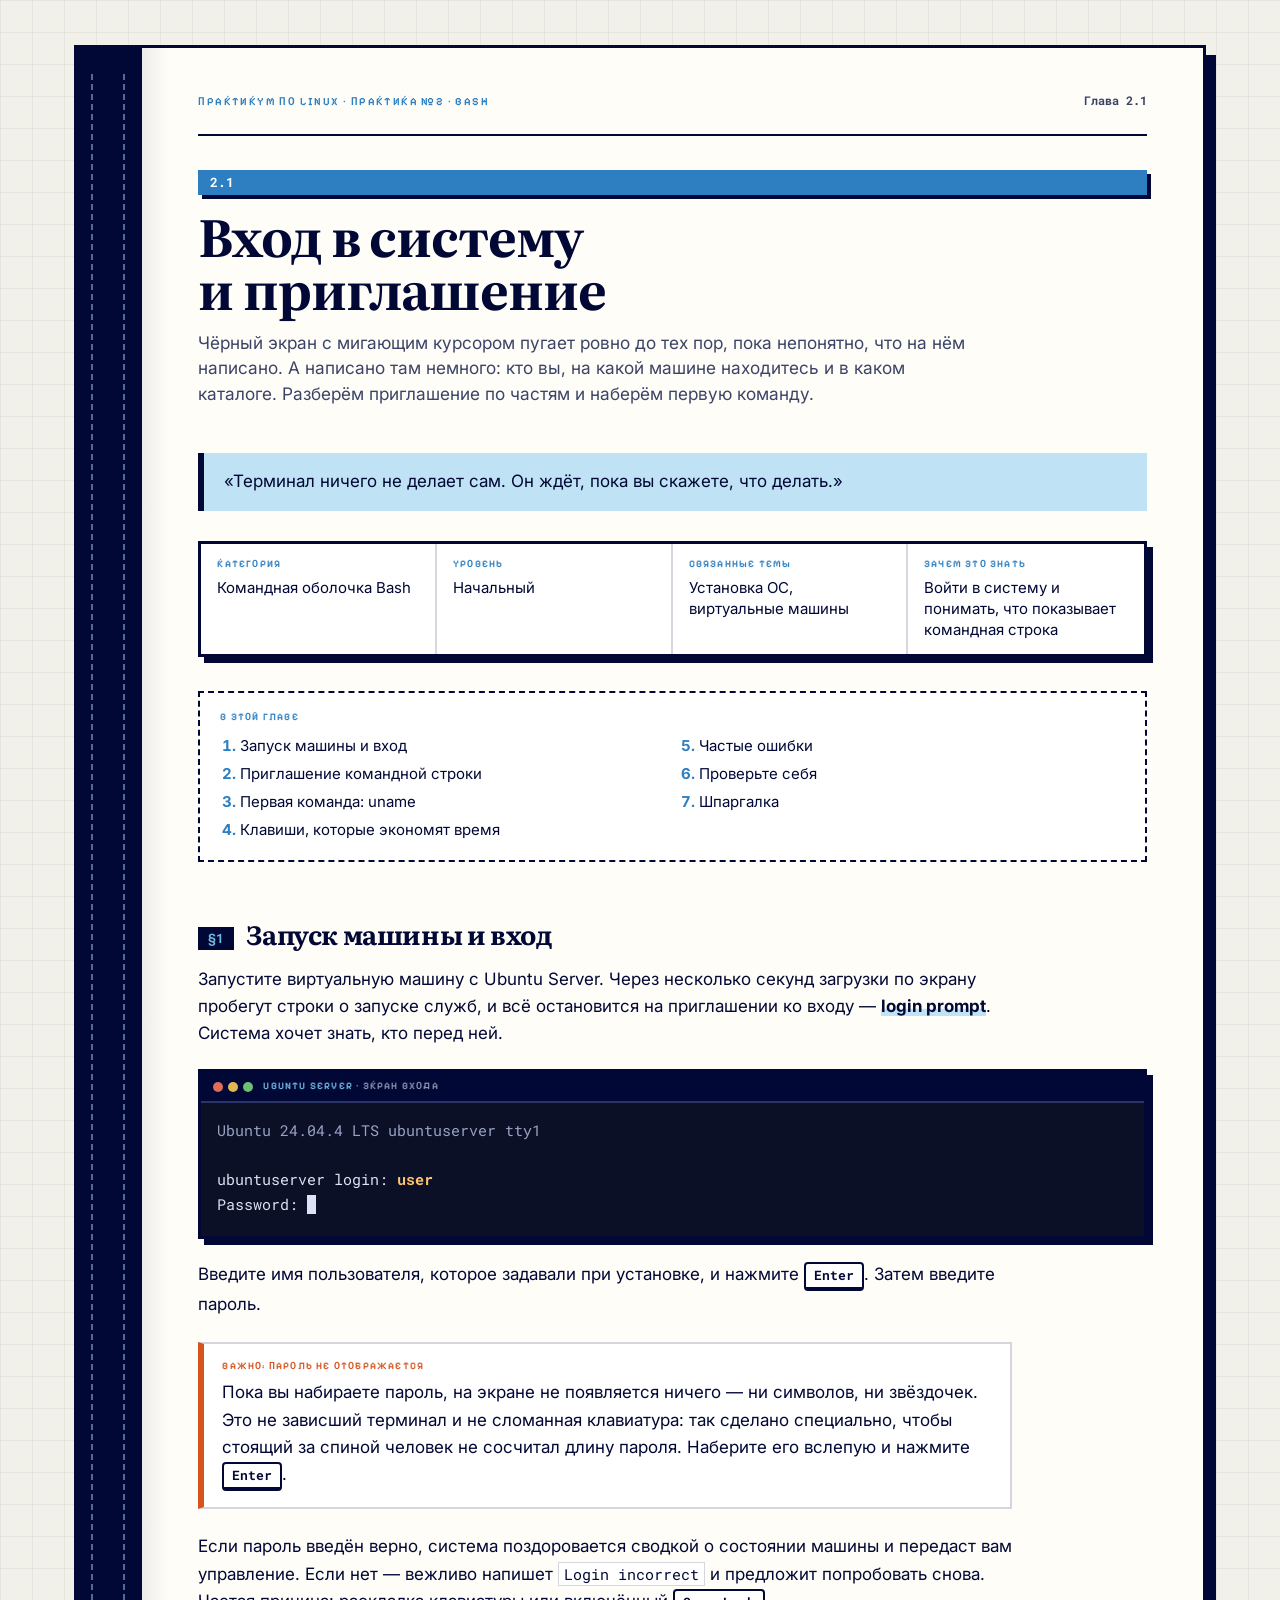
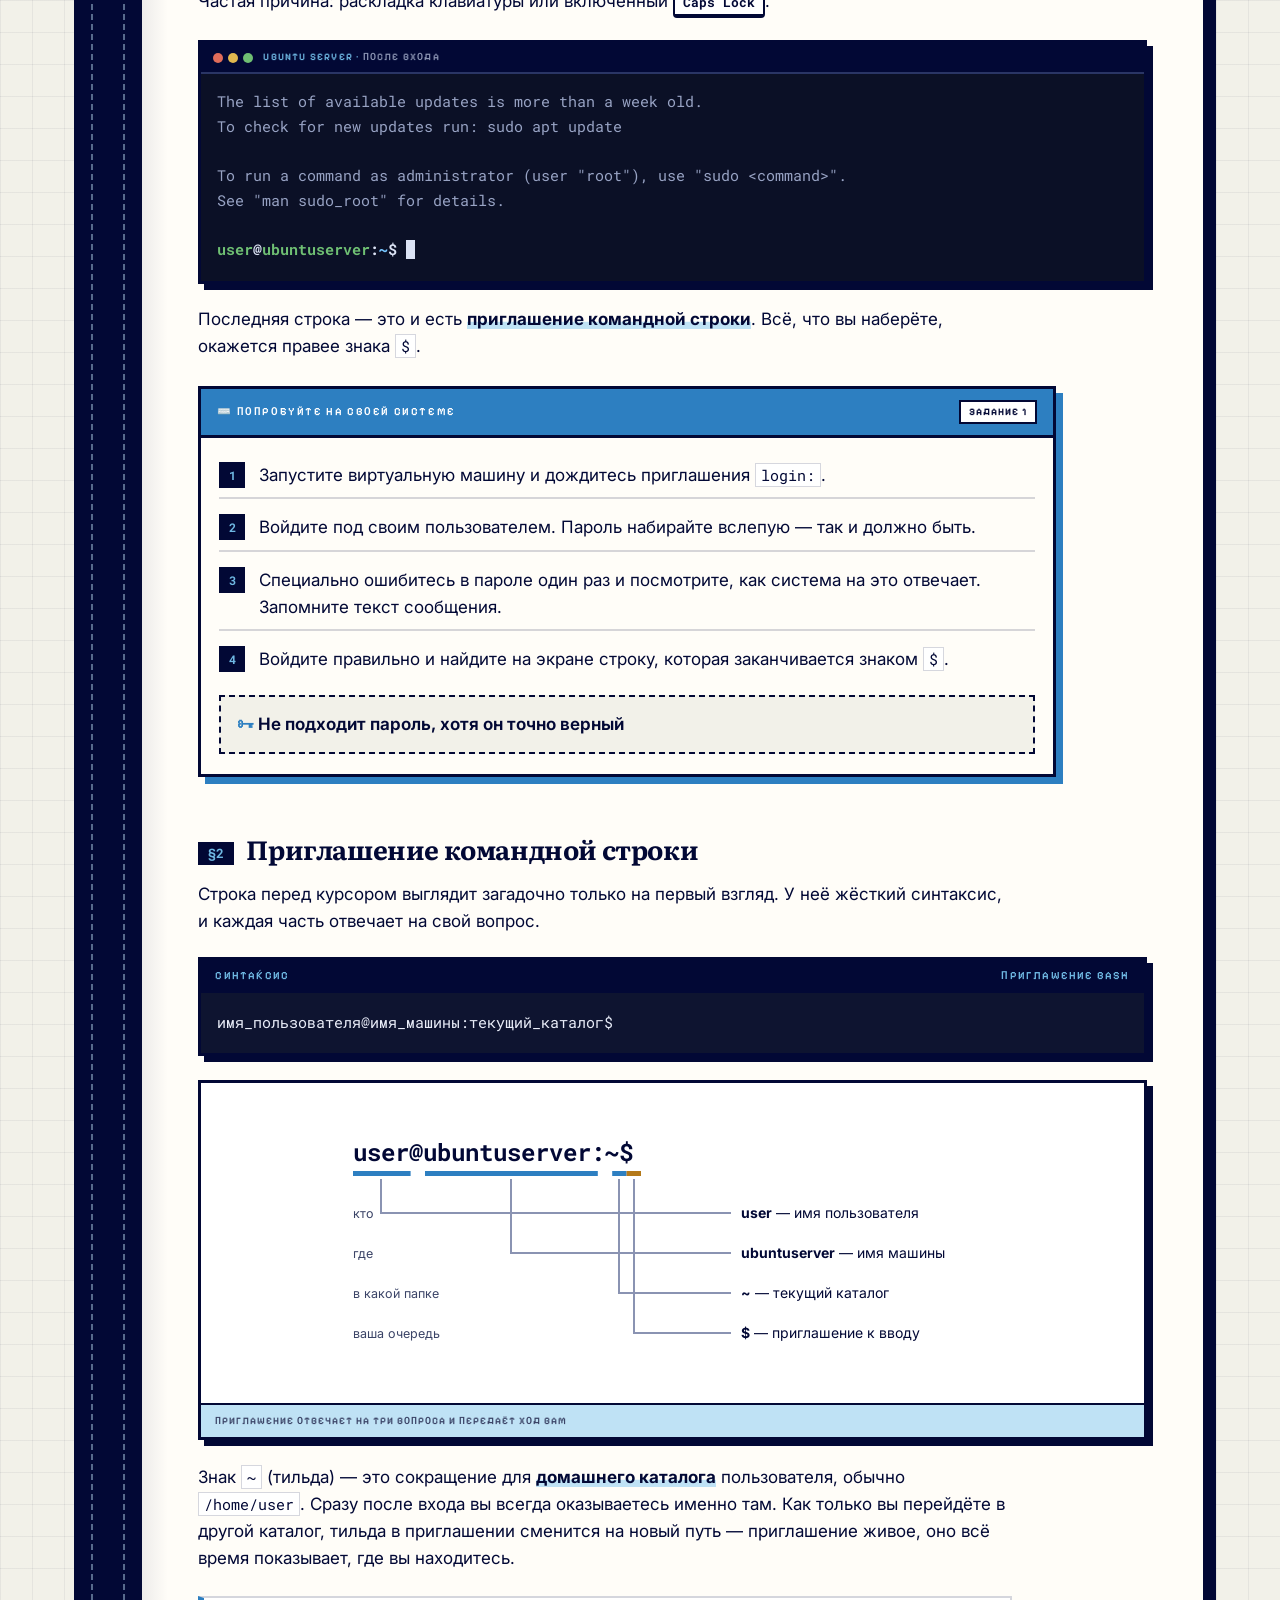
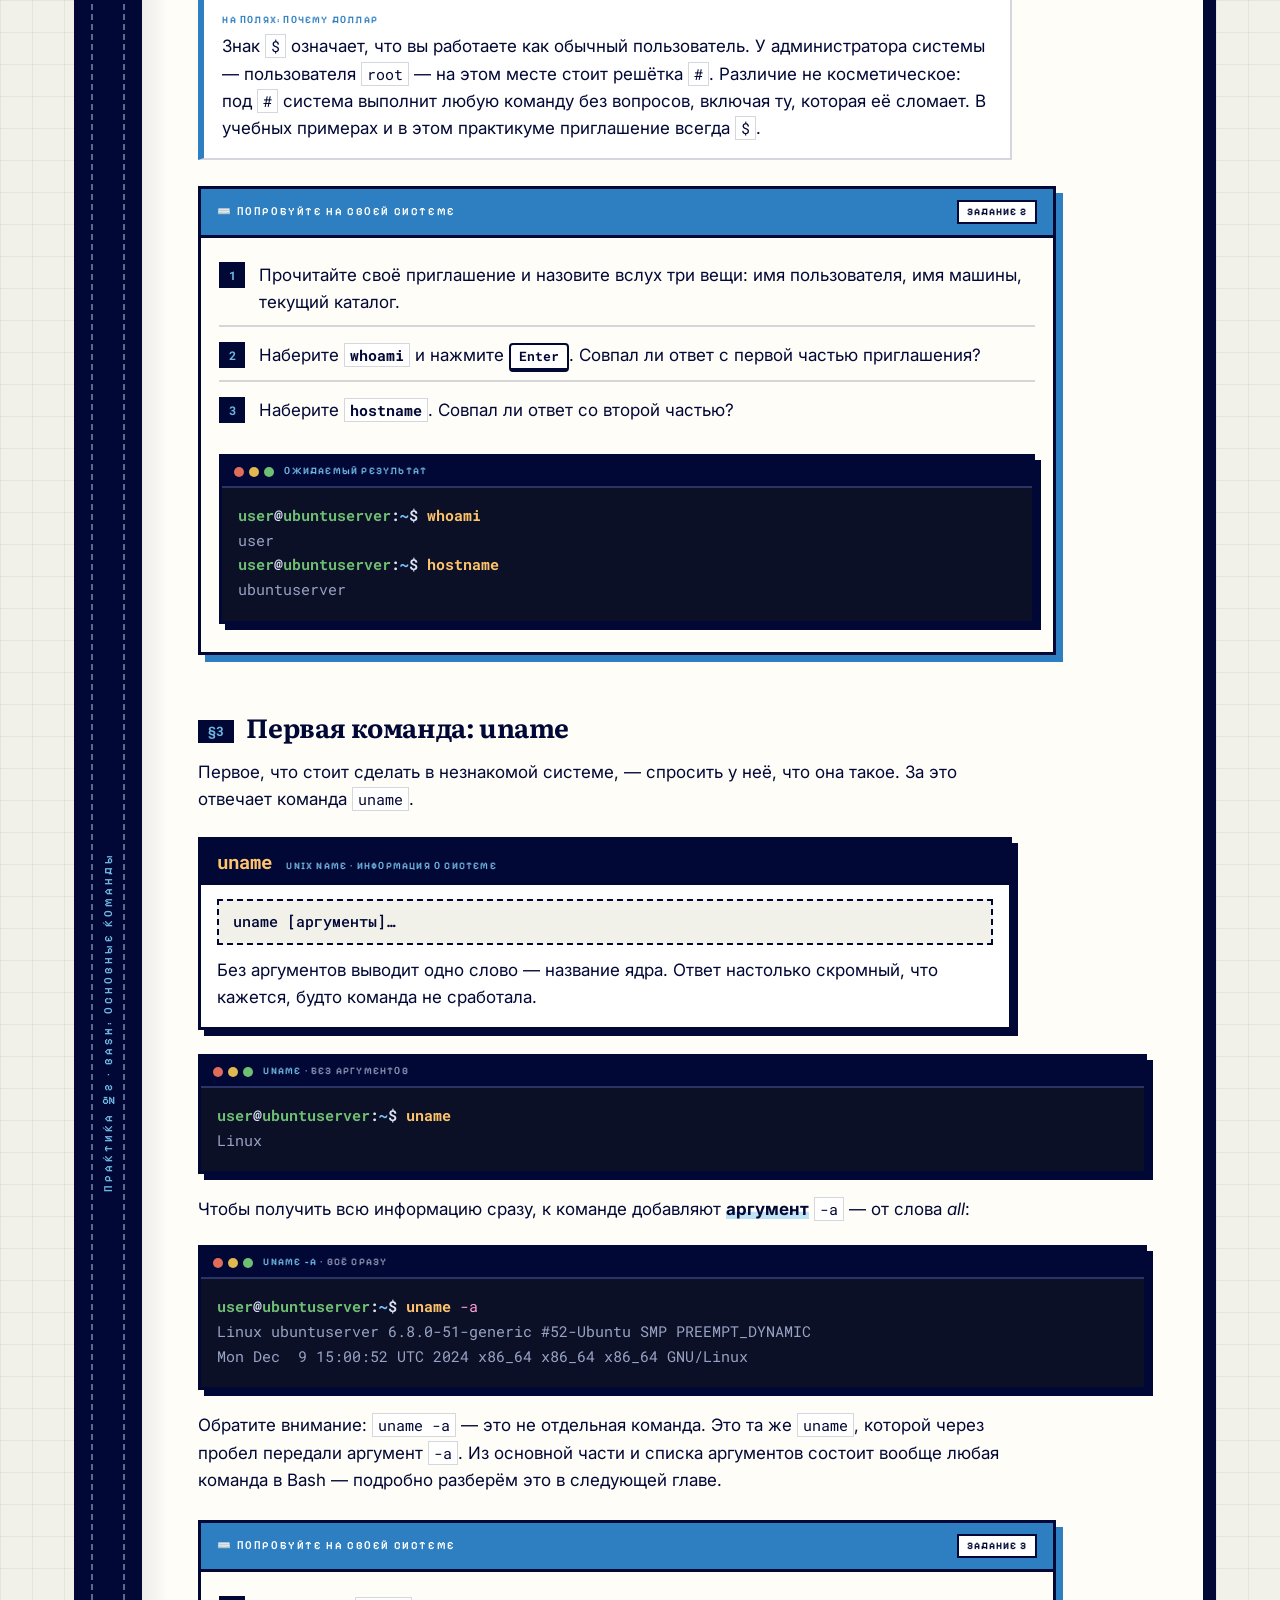
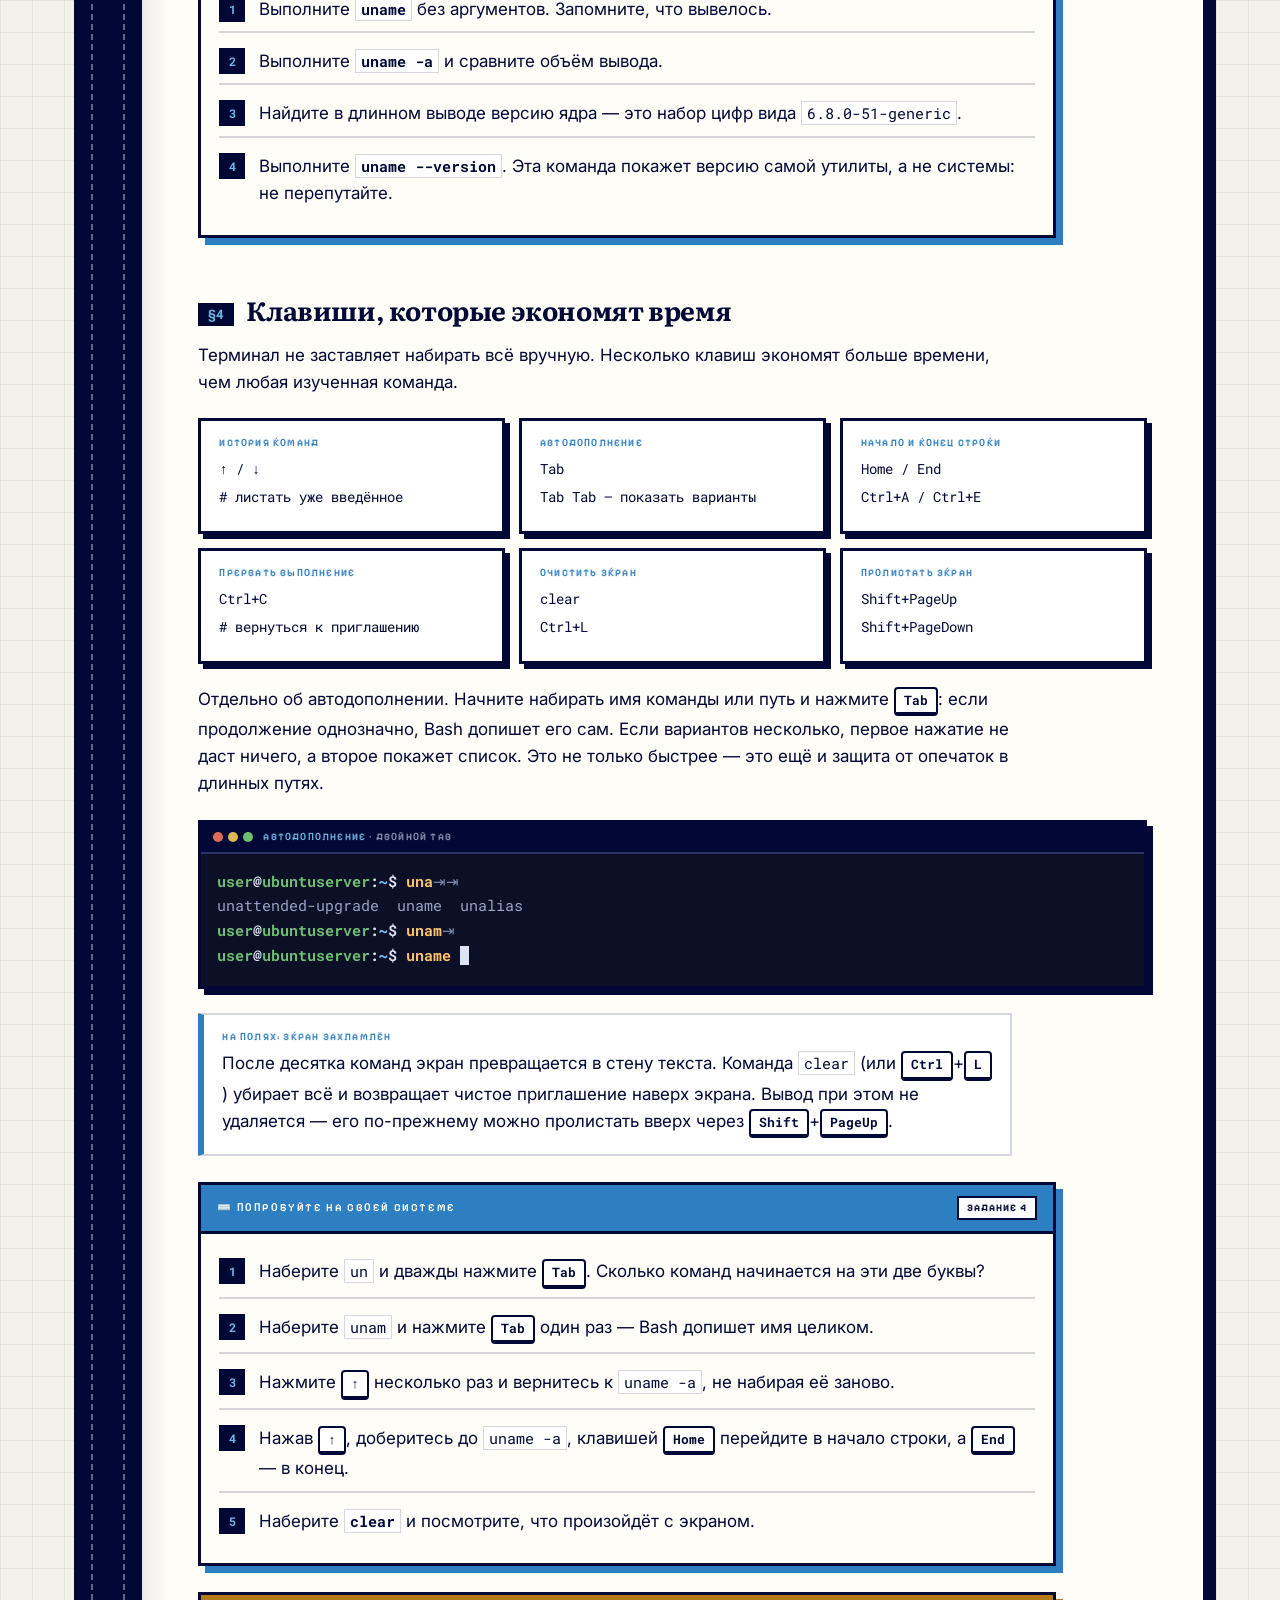
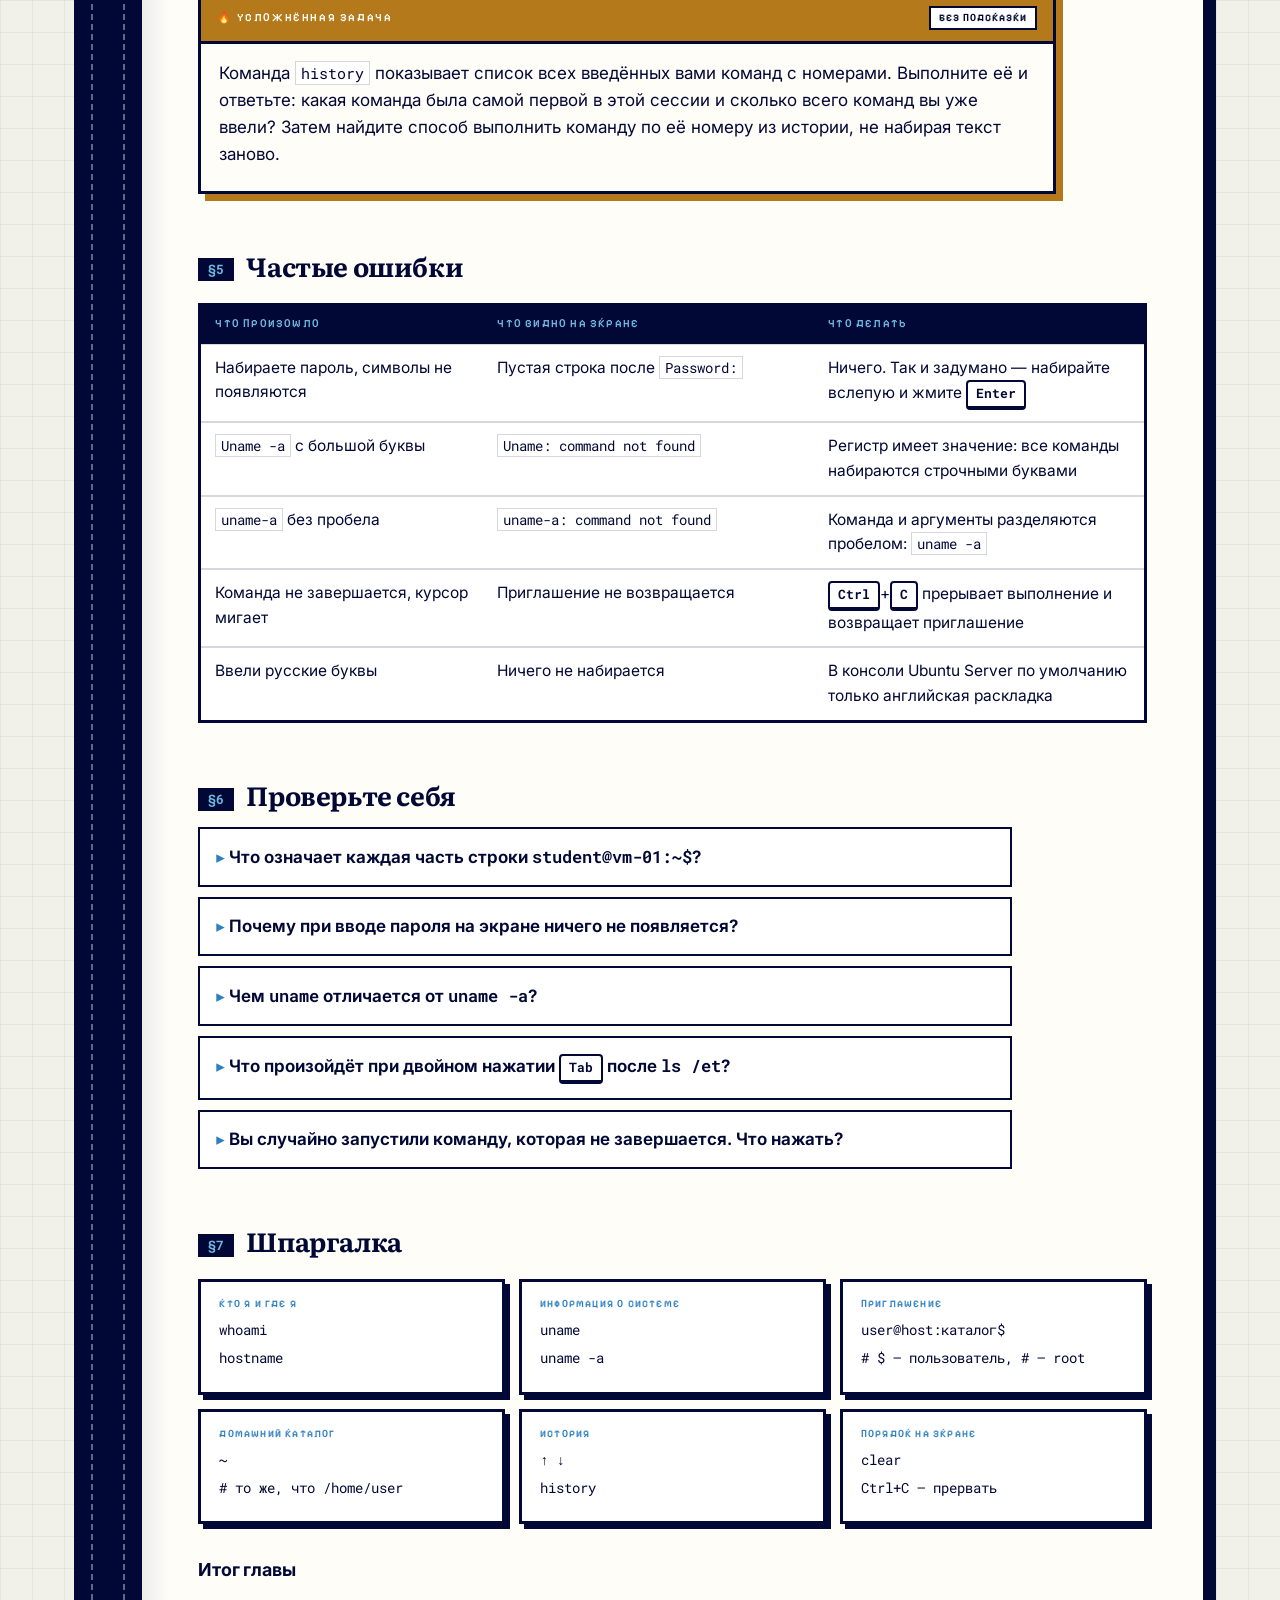
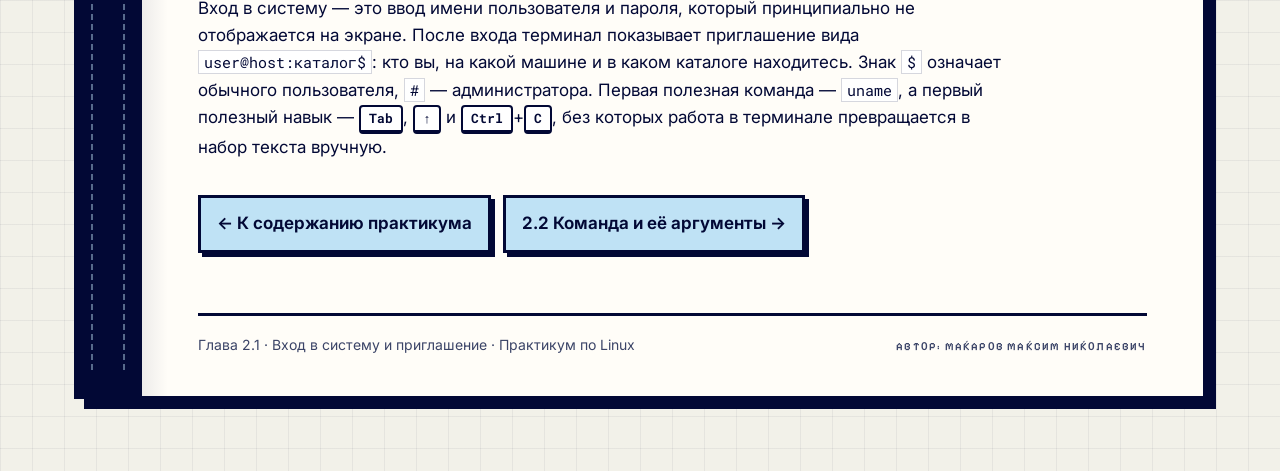
==== praktika-02/01-terminal/index.html @ 141ee740 "Добавить главы 2.1–2.3: терминал, аргументы, перемещение 2.1 — вход в систему, разбор приглашения ко" ====
<!doctype html>
<html lang="ru">
<head>
  <meta charset="utf-8">
  <meta name="viewport" content="width=device-width, initial-scale=1">
  <meta name="theme-color" content="#F2F1E9">
  <title>2.1 Вход в систему и приглашение · Практикум по Linux</title>
  <link rel="preconnect" href="https://fonts.googleapis.com">
  <link rel="preconnect" href="https://fonts.gstatic.com" crossorigin>
  <link href="https://fonts.googleapis.com/css2?family=Inter:wght@400;500;600;700;800&family=Literata:ital,opsz,wght@0,7..72,600;0,7..72,700;1,7..72,400&family=Pixelify+Sans:wght@500;600;700&family=Roboto+Mono:wght@400;500;700&display=swap" rel="stylesheet">
  <link rel="stylesheet" href="../../styles.css">
</head>
<body>
  <div class="book">
    <div class="book__body">
      <div class="spine"><span>Практика №2 · Bash: основные команды</span></div>

      <main class="leaf">
        <div class="running">
          <p class="eyebrow"><a href="../../index.html" style="text-decoration:none;color:inherit">Практикум по Linux</a> · практика №2 · bash</p>
          <p class="running__folio">Глава 2.1</p>
        </div>

        <header class="chapter-head">
          <span class="chapter-num">2.1</span>
          <h1>Вход в систему<br>и приглашение</h1>
          <p class="lead">Чёрный экран с мигающим курсором пугает ровно до тех пор, пока непонятно, что на нём написано. А написано там немного: кто вы, на какой машине находитесь и в каком каталоге. Разберём приглашение по частям и наберём первую команду.</p>
          <blockquote class="quote"><p>«Терминал ничего не делает сам. Он ждёт, пока вы скажете, что делать.»</p></blockquote>
        </header>

        <dl class="passport">
          <div><dt>Категория</dt><dd>Командная оболочка Bash</dd></div>
          <div><dt>Уровень</dt><dd>Начальный</dd></div>
          <div><dt>Связанные темы</dt><dd>Установка ОС, виртуальные машины</dd></div>
          <div><dt>Зачем это знать</dt><dd>Войти в систему и понимать, что показывает командная строка</dd></div>
        </dl>

        <nav class="contents">
          <b>В этой главе</b>
          <ol>
            <li><a href="#s1">Запуск машины и вход</a></li>
            <li><a href="#s2">Приглашение командной строки</a></li>
            <li><a href="#s3">Первая команда: uname</a></li>
            <li><a href="#s4">Клавиши, которые экономят время</a></li>
            <li><a href="#s5">Частые ошибки</a></li>
            <li><a href="#s6">Проверьте себя</a></li>
            <li><a href="#s7">Шпаргалка</a></li>
          </ol>
        </nav>

        <h2 id="s1"><span class="sec">§1</span>Запуск машины и вход</h2>
        <p>Запустите виртуальную машину с Ubuntu Server. Через несколько секунд загрузки по экрану пробегут строки о запуске служб, и всё остановится на приглашении ко входу — <span class="term">login prompt</span>. Система хочет знать, кто перед ней.</p>
        <figure class="tty">
          <div class="tty__bar"><div class="tty__dots"><i></i><i></i><i></i></div><span class="tty__title">Ubuntu Server · <em>экран входа</em></span></div>
<pre><span class="out">Ubuntu 24.04.4 LTS ubuntuserver tty1</span>

ubuntuserver login: <span class="cmd">user</span>
Password: <span class="cur"> </span></pre>
        </figure>
        <p>Введите имя пользователя, которое задавали при установке, и нажмите <kbd>Enter</kbd>. Затем введите пароль.</p>
        <div class="margin-note margin-note--warn">
          <b>Важно: пароль не отображается</b>
          <p>Пока вы набираете пароль, на экране не появляется ничего — ни символов, ни звёздочек. Это не зависший терминал и не сломанная клавиатура: так сделано специально, чтобы стоящий за спиной человек не сосчитал длину пароля. Наберите его вслепую и нажмите <kbd>Enter</kbd>.</p>
        </div>
        <p>Если пароль введён верно, система поздоровается сводкой о состоянии машины и передаст вам управление. Если нет — вежливо напишет <code>Login incorrect</code> и предложит попробовать снова. Частая причина: раскладка клавиатуры или включённый <kbd>Caps Lock</kbd>.</p>
        <figure class="tty">
          <div class="tty__bar"><div class="tty__dots"><i></i><i></i><i></i></div><span class="tty__title">Ubuntu Server · <em>после входа</em></span></div>
<pre><span class="out">The list of available updates is more than a week old.
To check for new updates run: sudo apt update

To run a command as administrator (user "root"), use "sudo &lt;command&gt;".
See "man sudo_root" for details.</span>

<span class="pr">user<i>@</i>ubuntuserver<i>:</i><b>~</b><i>$</i></span> <span class="cur"> </span></pre>
        </figure>
        <p>Последняя строка — это и есть <span class="term">приглашение командной строки</span>. Всё, что вы наберёте, окажется правее знака <code>$</code>.</p>

        <div class="try">
          <div class="try__head"><b>⌨️ Попробуйте на своей системе</b><span>задание 1</span></div>
          <div class="try__body">
            <ol>
              <li>Запустите виртуальную машину и дождитесь приглашения <code>login:</code>.</li>
              <li>Войдите под своим пользователем. Пароль набирайте вслепую — так и должно быть.</li>
              <li>Специально ошибитесь в пароле один раз и посмотрите, как система на это отвечает. Запомните текст сообщения.</li>
              <li>Войдите правильно и найдите на экране строку, которая заканчивается знаком <code>$</code>.</li>
            </ol>
            <details>
              <summary>Не подходит пароль, хотя он точно верный</summary>
              <p>Три обычные причины. Первая — включён <kbd>Caps Lock</kbd>. Вторая — раскладка: в консоли Ubuntu Server по умолчанию только английская, и русские буквы просто не наберутся. Третья — цифры на дополнительной клавиатуре при выключенном <kbd>Num Lock</kbd>. Наберите пароль в поле <code>login:</code> (там символы видны), убедитесь, что он выглядит как надо, нажмите <kbd>Enter</kbd> и введите его заново уже в поле пароля.</p>
            </details>
          </div>
        </div>

        <h2 id="s2"><span class="sec">§2</span>Приглашение командной строки</h2>
        <p>Строка перед курсором выглядит загадочно только на первый взгляд. У неё жёсткий синтаксис, и каждая часть отвечает на свой вопрос.</p>
        <figure class="code">
          <figcaption><span>Синтаксис</span><span>приглашение bash</span></figcaption>
<pre>имя_пользователя@имя_машины:текущий_каталог$</pre>
        </figure>
        <figure class="scheme">
          <div class="scheme__canvas">
            <svg viewBox="0 0 700 280" width="700" role="img" aria-label="Разбор приглашения командной строки на части">
              <text x="30" y="58" font-family="Roboto Mono, monospace" font-size="24" font-weight="700" fill="#020835">user@ubuntuserver:~$</text>
              <rect x="30" y="68" width="57.6" height="5" fill="#2D7FC1"/>
              <rect x="102" y="68" width="172.8" height="5" fill="#2D7FC1"/>
              <rect x="289.2" y="68" width="14.4" height="5" fill="#2D7FC1"/>
              <rect x="303.6" y="68" width="14.4" height="5" fill="#B4791A"/>
              <g stroke="#8A93B2" stroke-width="2" fill="none">
                <path d="M58 76 V110 H408"/>
                <path d="M188 76 V150 H408"/>
                <path d="M296 76 V190 H408"/>
                <path d="M311 76 V230 H408"/>
              </g>
              <g font-family="Inter, sans-serif" font-size="14" fill="#020835">
                <text x="418" y="115"><tspan font-weight="700">user</tspan> — имя пользователя</text>
                <text x="418" y="155"><tspan font-weight="700">ubuntuserver</tspan> — имя машины</text>
                <text x="418" y="195"><tspan font-weight="700">~</tspan> — текущий каталог</text>
                <text x="418" y="235"><tspan font-weight="700">$</tspan> — приглашение к вводу</text>
              </g>
              <g font-family="Inter, sans-serif" font-size="12.5" fill="#3B4467">
                <text x="30" y="115">кто</text>
                <text x="30" y="155">где</text>
                <text x="30" y="195">в какой папке</text>
                <text x="30" y="235">ваша очередь</text>
              </g>
            </svg>
          </div>
          <figcaption>Приглашение отвечает на три вопроса и передаёт ход вам</figcaption>
        </figure>
        <p>Знак <code>~</code> (тильда) — это сокращение для <span class="term">домашнего каталога</span> пользователя, обычно <code>/home/user</code>. Сразу после входа вы всегда оказываетесь именно там. Как только вы перейдёте в другой каталог, тильда в приглашении сменится на новый путь — приглашение живое, оно всё время показывает, где вы находитесь.</p>
        <div class="margin-note">
          <b>На полях: почему доллар</b>
          <p>Знак <code>$</code> означает, что вы работаете как обычный пользователь. У администратора системы — пользователя <code>root</code> — на этом месте стоит решётка <code>#</code>. Различие не косметическое: под <code>#</code> система выполнит любую команду без вопросов, включая ту, которая её сломает. В учебных примерах и в этом практикуме приглашение всегда <code>$</code>.</p>
        </div>

        <div class="try">
          <div class="try__head"><b>⌨️ Попробуйте на своей системе</b><span>задание 2</span></div>
          <div class="try__body">
            <ol>
              <li>Прочитайте своё приглашение и назовите вслух три вещи: имя пользователя, имя машины, текущий каталог.</li>
              <li>Наберите <code class="b">whoami</code> и нажмите <kbd>Enter</kbd>. Совпал ли ответ с первой частью приглашения?</li>
              <li>Наберите <code class="b">hostname</code>. Совпал ли ответ со второй частью?</li>
            </ol>
            <figure class="tty">
              <div class="tty__bar"><div class="tty__dots"><i></i><i></i><i></i></div><span class="tty__title">ожидаемый результат</span></div>
<pre><span class="pr">user<i>@</i>ubuntuserver<i>:</i><b>~</b><i>$</i></span> <span class="cmd">whoami</span>
<span class="out">user</span>
<span class="pr">user<i>@</i>ubuntuserver<i>:</i><b>~</b><i>$</i></span> <span class="cmd">hostname</span>
<span class="out">ubuntuserver</span></pre>
            </figure>
          </div>
        </div>

        <h2 id="s3"><span class="sec">§3</span>Первая команда: uname</h2>
        <p>Первое, что стоит сделать в незнакомой системе, — спросить у неё, что она такое. За это отвечает команда <code>uname</code>.</p>
        <div class="cmdcard">
          <div class="cmdcard__head"><b>uname</b><span>unix name · информация о системе</span></div>
          <div class="cmdcard__body">
            <div class="cmdcard__syn">uname [аргументы]…</div>
            <p style="margin-top:12px">Без аргументов выводит одно слово — название ядра. Ответ настолько скромный, что кажется, будто команда не сработала.</p>
          </div>
        </div>
        <figure class="tty">
          <div class="tty__bar"><div class="tty__dots"><i></i><i></i><i></i></div><span class="tty__title">uname · <em>без аргументов</em></span></div>
<pre><span class="pr">user<i>@</i>ubuntuserver<i>:</i><b>~</b><i>$</i></span> <span class="cmd">uname</span>
<span class="out">Linux</span></pre>
        </figure>
        <p>Чтобы получить всю информацию сразу, к команде добавляют <span class="term">аргумент</span> <code>-a</code> — от слова <i>all</i>:</p>
        <figure class="tty">
          <div class="tty__bar"><div class="tty__dots"><i></i><i></i><i></i></div><span class="tty__title">uname -a · <em>всё сразу</em></span></div>
<pre><span class="pr">user<i>@</i>ubuntuserver<i>:</i><b>~</b><i>$</i></span> <span class="cmd">uname</span> <span class="arg">-a</span>
<span class="out">Linux ubuntuserver 6.8.0-51-generic #52-Ubuntu SMP PREEMPT_DYNAMIC
Mon Dec  9 15:00:52 UTC 2024 x86_64 x86_64 x86_64 GNU/Linux</span></pre>
        </figure>
        <p>Обратите внимание: <code>uname -a</code> — это не отдельная команда. Это та же <code>uname</code>, которой через пробел передали аргумент <code>-a</code>. Из основной части и списка аргументов состоит вообще любая команда в Bash — подробно разберём это в следующей главе.</p>

        <div class="try">
          <div class="try__head"><b>⌨️ Попробуйте на своей системе</b><span>задание 3</span></div>
          <div class="try__body">
            <ol>
              <li>Выполните <code class="b">uname</code> без аргументов. Запомните, что вывелось.</li>
              <li>Выполните <code class="b">uname -a</code> и сравните объём вывода.</li>
              <li>Найдите в длинном выводе версию ядра — это набор цифр вида <code>6.8.0-51-generic</code>.</li>
              <li>Выполните <code class="b">uname --version</code>. Эта команда покажет версию самой утилиты, а не системы: не перепутайте.</li>
            </ol>
          </div>
        </div>

        <h2 id="s4"><span class="sec">§4</span>Клавиши, которые экономят время</h2>
        <p>Терминал не заставляет набирать всё вручную. Несколько клавиш экономят больше времени, чем любая изученная команда.</p>
        <div class="cheat">
          <div>
            <b>История команд</b>
            <code>↑ / ↓</code>
            <code># листать уже введённое</code>
          </div>
          <div>
            <b>Автодополнение</b>
            <code>Tab</code>
            <code>Tab Tab — показать варианты</code>
          </div>
          <div>
            <b>Начало и конец строки</b>
            <code>Home / End</code>
            <code>Ctrl+A / Ctrl+E</code>
          </div>
          <div>
            <b>Прервать выполнение</b>
            <code>Ctrl+C</code>
            <code># вернуться к приглашению</code>
          </div>
          <div>
            <b>Очистить экран</b>
            <code>clear</code>
            <code>Ctrl+L</code>
          </div>
          <div>
            <b>Пролистать экран</b>
            <code>Shift+PageUp</code>
            <code>Shift+PageDown</code>
          </div>
        </div>
        <p>Отдельно об автодополнении. Начните набирать имя команды или путь и нажмите <kbd>Tab</kbd>: если продолжение однозначно, Bash допишет его сам. Если вариантов несколько, первое нажатие не даст ничего, а второе покажет список. Это не только быстрее — это ещё и защита от опечаток в длинных путях.</p>
        <figure class="tty">
          <div class="tty__bar"><div class="tty__dots"><i></i><i></i><i></i></div><span class="tty__title">автодополнение · <em>двойной Tab</em></span></div>
<pre><span class="pr">user<i>@</i>ubuntuserver<i>:</i><b>~</b><i>$</i></span> <span class="cmd">una</span><span class="c">⇥⇥</span>
<span class="out">unattended-upgrade  uname  unalias</span>
<span class="pr">user<i>@</i>ubuntuserver<i>:</i><b>~</b><i>$</i></span> <span class="cmd">unam</span><span class="c">⇥</span>
<span class="pr">user<i>@</i>ubuntuserver<i>:</i><b>~</b><i>$</i></span> <span class="cmd">uname</span> <span class="cur"> </span></pre>
        </figure>
        <div class="margin-note">
          <b>На полях: экран захламлён</b>
          <p>После десятка команд экран превращается в стену текста. Команда <code>clear</code> (или <kbd>Ctrl</kbd>+<kbd>L</kbd>) убирает всё и возвращает чистое приглашение наверх экрана. Вывод при этом не удаляется — его по-прежнему можно пролистать вверх через <kbd>Shift</kbd>+<kbd>PageUp</kbd>.</p>
        </div>

        <div class="try">
          <div class="try__head"><b>⌨️ Попробуйте на своей системе</b><span>задание 4</span></div>
          <div class="try__body">
            <ol>
              <li>Наберите <code>un</code> и дважды нажмите <kbd>Tab</kbd>. Сколько команд начинается на эти две буквы?</li>
              <li>Наберите <code>unam</code> и нажмите <kbd>Tab</kbd> один раз — Bash допишет имя целиком.</li>
              <li>Нажмите <kbd>↑</kbd> несколько раз и вернитесь к <code>uname -a</code>, не набирая её заново.</li>
              <li>Нажав <kbd>↑</kbd>, доберитесь до <code>uname -a</code>, клавишей <kbd>Home</kbd> перейдите в начало строки, а <kbd>End</kbd> — в конец.</li>
              <li>Наберите <code class="b">clear</code> и посмотрите, что произойдёт с экраном.</li>
            </ol>
          </div>
        </div>

        <div class="try try--hard">
          <div class="try__head"><b>🔥 Усложнённая задача</b><span>без подсказки</span></div>
          <div class="try__body">
            <p>Команда <code>history</code> показывает список всех введённых вами команд с номерами. Выполните её и ответьте: какая команда была самой первой в этой сессии и сколько всего команд вы уже ввели? Затем найдите способ выполнить команду по её номеру из истории, не набирая текст заново.</p>
          </div>
        </div>

        <h2 id="s5"><span class="sec">§5</span>Частые ошибки</h2>
        <div class="table-scroll errors-table">
          <table>
            <thead><tr><th>Что произошло</th><th>Что видно на экране</th><th>Что делать</th></tr></thead>
            <tbody>
              <tr><td>Набираете пароль, символы не появляются</td><td>Пустая строка после <code>Password:</code></td><td>Ничего. Так и задумано — набирайте вслепую и жмите <kbd>Enter</kbd></td></tr>
              <tr><td><code>Uname -a</code> с большой буквы</td><td><code>Uname: command not found</code></td><td>Регистр имеет значение: все команды набираются строчными буквами</td></tr>
              <tr><td><code>uname-a</code> без пробела</td><td><code>uname-a: command not found</code></td><td>Команда и аргументы разделяются пробелом: <code>uname -a</code></td></tr>
              <tr><td>Команда не завершается, курсор мигает</td><td>Приглашение не возвращается</td><td><kbd>Ctrl</kbd>+<kbd>C</kbd> прерывает выполнение и возвращает приглашение</td></tr>
              <tr><td>Ввели русские буквы</td><td>Ничего не набирается</td><td>В консоли Ubuntu Server по умолчанию только английская раскладка</td></tr>
            </tbody>
          </table>
        </div>

        <h2 id="s6"><span class="sec">§6</span>Проверьте себя</h2>
        <details>
          <summary>Что означает каждая часть строки <code>student@vm-01:~$</code>?</summary>
          <p><code>student</code> — имя пользователя, под которым вы вошли. <code>vm-01</code> — имя машины. <code>~</code> — текущий каталог, в данном случае домашний. <code>$</code> — приглашение: система готова принять команду от обычного пользователя.</p>
        </details>
        <details>
          <summary>Почему при вводе пароля на экране ничего не появляется?</summary>
          <p>Это защита от подглядывания: по количеству символов или звёздочек можно оценить длину пароля. Терминал принимает нажатия клавиш, просто не отображает их. Пароль вводится вслепую.</p>
        </details>
        <details>
          <summary>Чем <code>uname</code> отличается от <code>uname -a</code>?</summary>
          <p>Это одна и та же команда. Во втором случае ей передан аргумент <code>-a</code> (all), который просит вывести всю доступную информацию, а не только название ядра. Отдельной командой <code>uname -a</code> не является.</p>
        </details>
        <details>
          <summary>Что произойдёт при двойном нажатии <kbd>Tab</kbd> после <code>ls /et</code>?</summary>
          <p>Первое нажатие допишет путь до <code>/etc/</code>, потому что вариант единственный. Если бы вариантов было несколько, первое нажатие не изменило бы строку, а второе показало бы список всех подходящих имён — и вы дописали бы нужное вручную.</p>
        </details>
        <details>
          <summary>Вы случайно запустили команду, которая не завершается. Что нажать?</summary>
          <p><kbd>Ctrl</kbd>+<kbd>C</kbd> — эта комбинация посылает работающему процессу сигнал прерывания, и управление возвращается к приглашению. Закрывать окно терминала или перезагружать машину не нужно.</p>
        </details>

        <h2 id="s7"><span class="sec">§7</span>Шпаргалка</h2>
        <div class="cheat">
          <div>
            <b>Кто я и где я</b>
            <code>whoami</code>
            <code>hostname</code>
          </div>
          <div>
            <b>Информация о системе</b>
            <code>uname</code>
            <code>uname -a</code>
          </div>
          <div>
            <b>Приглашение</b>
            <code>user@host:каталог$</code>
            <code># $ — пользователь, # — root</code>
          </div>
          <div>
            <b>Домашний каталог</b>
            <code>~</code>
            <code># то же, что /home/user</code>
          </div>
          <div>
            <b>История</b>
            <code>↑ ↓</code>
            <code>history</code>
          </div>
          <div>
            <b>Порядок на экране</b>
            <code>clear</code>
            <code>Ctrl+C — прервать</code>
          </div>
        </div>

        <h3>Итог главы</h3>
        <p>Вход в систему — это ввод имени пользователя и пароля, который принципиально не отображается на экране. После входа терминал показывает приглашение вида <code>user@host:каталог$</code>: кто вы, на какой машине и в каком каталоге находитесь. Знак <code>$</code> означает обычного пользователя, <code>#</code> — администратора. Первая полезная команда — <code>uname</code>, а первый полезный навык — <kbd>Tab</kbd>, <kbd>↑</kbd> и <kbd>Ctrl</kbd>+<kbd>C</kbd>, без которых работа в терминале превращается в набор текста вручную.</p>

        <div class="pager"><a href="../../index.html">← К содержанию практикума</a><a href="../02-komanda-i-argumenty/index.html">2.2 Команда и её аргументы →</a></div>

        <div class="colophon">
          <span>Глава 2.1 · Вход в систему и приглашение · Практикум по Linux</span>
          <span class="author-line">Автор: Макаров Максим Николаевич</span>
        </div>
      </main>
    </div>
  </div>
</body>
</html>
---- styles.css ----
/* Практикум по Linux — общая типографика и «книжная» вёрстка
   Автор: Макаров Максим Николаевич */
:root {
  --ink: #020835;
  --ink-soft: #3B4467;
  --ink-faint: #8A93B2;
  --blue: #2D7FC1;
  --sky: #6FB8E3;
  --light: #BFE2F5;
  --paper: #F2F1E9;
  --page: #FFFDF8;
  --rule: rgba(2, 8, 53, .16);
  --pixel: "Pixelify Sans", "Roboto Mono", monospace;
  --body: Inter, system-ui, -apple-system, sans-serif;
  --display: Literata, "PT Serif", Georgia, "Times New Roman", serif;
  --mono: "Roboto Mono", "SFMono-Regular", Consolas, monospace;
}

* { box-sizing: border-box; }

body {
  margin: 0;
  background: var(--paper);
  color: var(--ink);
  font-family: var(--body);
  font-size: 17px;
  line-height: 1.6;
  background-image:
    linear-gradient(rgba(2, 8, 53, .055) 1px, transparent 1px),
    linear-gradient(90deg, rgba(2, 8, 53, .055) 1px, transparent 1px);
  background-size: 32px 32px;
  -webkit-font-smoothing: antialiased;
}

a { color: var(--blue); }
code, kbd, samp { font-family: var(--mono); }

/* ── Служебные подписи ───────────────────────────────────────── */
.eyebrow {
  margin: 0;
  font: 600 11px/1.4 var(--pixel);
  letter-spacing: 1.4px;
  text-transform: uppercase;
  color: var(--blue);
}
.author-line {
  font: 600 11px/1.5 var(--pixel);
  letter-spacing: 1.2px;
  text-transform: uppercase;
  color: var(--ink-soft);
}

/* ── Книга: корешок + блок страниц ───────────────────────────── */
.book {
  max-width: 1180px;
  margin: 0 auto;
  padding: 5vh 24px 8vh;
}
.book__body {
  display: grid;
  grid-template-columns: 62px minmax(0, 1fr);
  border: 3px solid var(--ink);
  box-shadow: 10px 10px 0 var(--ink);
  background: var(--page);
}

/* Корешок с прошивкой */
.spine {
  position: relative;
  background: var(--ink);
  color: var(--light);
  display: flex;
  align-items: center;
  justify-content: center;
  padding: 22px 0;
  overflow: hidden;
}
.spine span {
  writing-mode: vertical-rl;
  transform: rotate(180deg);
  font: 600 11px/1 var(--pixel);
  letter-spacing: 3px;
  text-transform: uppercase;
  white-space: nowrap;
  color: var(--sky);
}
.spine::before,
.spine::after {
  content: "";
  position: absolute;
  top: 26px;
  bottom: 26px;
  width: 0;
  border-left: 2px dashed rgba(191, 226, 245, .45);
}
.spine::before { left: 14px; }
.spine::after { right: 14px; }

/* Страница: край сшивки слева, «стопка листов» справа */
.leaf {
  position: relative;
  padding: 46px clamp(22px, 4.4vw, 64px) 40px;
  background: var(--page);
  border-left: 3px solid var(--ink);
  background-image: linear-gradient(90deg, rgba(2, 8, 53, .07), rgba(2, 8, 53, 0) 26px);
}

/* ── Колонтитул ──────────────────────────────────────────────── */
.running {
  display: flex;
  flex-wrap: wrap;
  gap: 10px 16px;
  align-items: baseline;
  justify-content: space-between;
  padding-bottom: 12px;
  margin-bottom: 34px;
  border-bottom: 2px solid var(--ink);
}
.running__folio {
  font: 700 12px/1 var(--mono);
  color: var(--ink-soft);
}

/* ── Заголовки ───────────────────────────────────────────────── */
h1 {
  margin: 0 0 14px;
  font-family: var(--display);
  font-size: clamp(29px, 4vw, 53px);
  line-height: 1.04;
  letter-spacing: -.022em;
}
h2 {
  margin: 56px 0 16px;
  font-family: var(--display);
  font-size: clamp(21px, 2.05vw, 29px);
  line-height: 1.2;
  letter-spacing: -.015em;
  scroll-margin-top: 24px;
}
h2 .sec {
  display: inline-block;
  margin-right: 12px;
  padding: 5px 10px;
  background: var(--ink);
  color: var(--sky);
  font: 700 13px/1 var(--mono);
  letter-spacing: 0;
  vertical-align: middle;
}
h3 {
  margin: 32px 0 10px;
  font-size: clamp(17px, 1.4vw, 21px);
  letter-spacing: -.01em;
}
p { margin: 0 0 16px; max-width: 74ch; }
.lead {
  max-width: 70ch;
  color: var(--ink-soft);
  font-size: clamp(17px, 1.35vw, 21px);
  line-height: 1.5;
}
strong { font-weight: 700; }
.term { font-weight: 700; box-shadow: inset 0 -.42em 0 var(--light); }

ul, ol { max-width: 74ch; margin: 0 0 16px; padding-left: 22px; }
li { margin-bottom: 7px; }
li::marker { color: var(--blue); font-weight: 700; }

/* ── Паспорт темы ────────────────────────────────────────────── */
.passport {
  display: grid;
  grid-template-columns: repeat(auto-fit, minmax(190px, 1fr));
  gap: 0;
  margin: 30px 0 8px;
  border: 3px solid var(--ink);
  background: #fff;
  box-shadow: 6px 6px 0 var(--ink);
}
.passport div {
  padding: 14px 16px;
  border-right: 2px solid var(--rule);
}
.passport div:last-child { border-right: 0; }
.passport dt {
  margin: 0 0 6px;
  font: 600 10px/1.3 var(--pixel);
  letter-spacing: 1.2px;
  text-transform: uppercase;
  color: var(--blue);
}
.passport dd { margin: 0; font-size: 15px; line-height: 1.4; }

/* ── Код ─────────────────────────────────────────────────────── */
figure.code {
  margin: 22px 0;
  border: 3px solid var(--ink);
  background: #0E1430;
  box-shadow: 6px 6px 0 var(--ink);
  overflow: hidden;
}
figure.code figcaption {
  display: flex;
  justify-content: space-between;
  gap: 12px;
  padding: 9px 14px;
  background: var(--ink);
  color: var(--sky);
  font: 600 11px/1.3 var(--pixel);
  letter-spacing: 1.2px;
  text-transform: uppercase;
}
figure.code pre {
  margin: 0;
  padding: 18px 16px;
  overflow-x: auto;
  color: #E8ECF8;
  font: 400 14.5px/1.65 var(--mono);
  tab-size: 4;
}
figure.code--out { background: #fff; }
figure.code--out pre { color: var(--ink); }
figure.code--out figcaption { background: var(--light); color: var(--ink); }
.c { color: #7E8AAE; }
.s { color: #9BE38C; }
.n { color: #FFC46B; }
.k { color: #78C6FF; }
.f { color: #FF9ED2; }
p code, li code, td code {
  padding: 1px 5px;
  background: #fff;
  border: 1px solid var(--rule);
  font-size: .9em;
}

figure.illustration {
  margin: 22px 0;
  border: 3px solid var(--ink);
  background: #fff;
  box-shadow: 6px 6px 0 var(--ink);
  overflow: hidden;
}
figure.illustration img {
  display: block;
  width: 100%;
  max-height: 520px;
  object-fit: contain;
}
figure.illustration figcaption {
  padding: 9px 14px;
  border-top: 2px solid var(--ink);
  background: var(--light);
  color: var(--ink-soft);
  font: 600 10px/1.4 var(--pixel);
  letter-spacing: 1px;
  text-transform: uppercase;
}

/* ── Заметка на полях ────────────────────────────────────────── */
.margin-note {
  margin: 24px 0;
  padding: 16px 18px;
  border-left: 6px solid var(--blue);
  background: #fff;
  border-top: 2px solid var(--rule);
  border-right: 2px solid var(--rule);
  border-bottom: 2px solid var(--rule);
  max-width: 74ch;
}
.margin-note b {
  display: block;
  margin-bottom: 6px;
  font: 600 10px/1.3 var(--pixel);
  letter-spacing: 1.2px;
  text-transform: uppercase;
  color: var(--blue);
}
.margin-note p:last-child { margin-bottom: 0; }
.margin-note--warn { border-left-color: #D7541F; }
.margin-note--warn b { color: #D7541F; }

/* ── Таблицы ─────────────────────────────────────────────────── */
.table-scroll { overflow-x: auto; margin: 22px 0; }
table {
  width: 100%;
  min-width: 460px;
  border-collapse: collapse;
  background: #fff;
  border: 3px solid var(--ink);
  box-shadow: 6px 6px 0 var(--ink);
  font-size: 15.5px;
}
th, td { padding: 11px 14px; text-align: left; border-bottom: 2px solid var(--rule); vertical-align: top; }
th {
  background: var(--ink);
  color: var(--sky);
  font: 600 11px/1.3 var(--pixel);
  letter-spacing: 1.2px;
  text-transform: uppercase;
}
tbody tr:last-child td { border-bottom: 0; }

/* Таблицы «Частые ошибки»: коду и пояснениям нужно больше места. */
.errors-table table {
  min-width: 920px;
  table-layout: fixed;
}
.errors-table th:nth-child(1),
.errors-table td:nth-child(1) { width: 30%; }
.errors-table th:nth-child(2),
.errors-table td:nth-child(2) { width: 35%; }
.errors-table th:nth-child(3),
.errors-table td:nth-child(3) { width: 35%; }
.errors-table td { overflow-wrap: break-word; }
.errors-table td code {
  white-space: normal;
  overflow-wrap: anywhere;
  -webkit-box-decoration-break: clone;
  box-decoration-break: clone;
}

/* ── Схема «имя → значение» ──────────────────────────────────── */
.boxes { display: grid; gap: 10px; margin: 22px 0; max-width: 640px; }
.boxes div {
  display: grid;
  grid-template-columns: minmax(120px, 180px) 26px 1fr;
  align-items: center;
  gap: 10px;
}
.boxes b {
  padding: 9px 12px;
  border: 2px solid var(--ink);
  background: #fff;
  font: 500 14px/1 var(--mono);
  font-weight: 700;
}
.boxes i { color: var(--blue); font-style: normal; text-align: center; font-weight: 700; }
.boxes span {
  padding: 9px 12px;
  border: 2px dashed var(--ink);
  background: var(--light);
  font: 500 14px/1 var(--mono);
}

/* ── Проверь себя ────────────────────────────────────────────── */
details {
  margin: 0 0 10px;
  padding: 14px 16px;
  border: 2px solid var(--ink);
  background: #fff;
  max-width: 74ch;
}
details summary {
  cursor: pointer;
  font-weight: 650;
  list-style: none;
}
details summary::-webkit-details-marker { display: none; }
details summary::before {
  content: "▸ ";
  color: var(--blue);
  font-weight: 700;
}
details[open] summary::before { content: "▾ "; }
details[open] summary { margin-bottom: 10px; }
details p:last-child, details ul:last-child { margin-bottom: 0; }

/* ── Колофон / подпись автора ────────────────────────────────── */
.colophon {
  margin-top: 60px;
  padding-top: 18px;
  border-top: 3px solid var(--ink);
  display: flex;
  flex-wrap: wrap;
  gap: 12px 26px;
  justify-content: space-between;
  align-items: baseline;
  color: var(--ink-soft);
  font-size: 14px;
}
.pager {
  display: flex;
  flex-wrap: wrap;
  gap: 12px;
  margin-top: 34px;
}
.pager a {
  padding: 12px 16px;
  border: 3px solid var(--ink);
  background: var(--light);
  color: var(--ink);
  text-decoration: none;
  box-shadow: 4px 4px 0 var(--ink);
  font-weight: 650;
  transition: transform .08s steps(2), box-shadow .08s steps(2);
}
.pager a:hover { transform: translate(2px, 2px); box-shadow: 2px 2px 0 var(--ink); }

@media (max-width: 720px) {
  body { font-size: 16px; }
  .book { padding: 3vh 12px 6vh; }
  .book__body { grid-template-columns: 34px minmax(0, 1fr); box-shadow: 6px 6px 0 var(--ink); }
  .spine::before { left: 8px; }
  .spine::after { right: 8px; }
  .leaf { padding: 28px 18px 30px; }
  .boxes div { grid-template-columns: 1fr; gap: 4px; }
  .boxes i { text-align: left; }

  .errors-table { overflow: visible; }
  .errors-table table,
  .errors-table tbody,
  .errors-table tr,
  .errors-table td { display: block; width: 100%; }
  .errors-table table {
    min-width: 0;
    border: 0;
    box-shadow: none;
    background: transparent;
  }
  .errors-table thead {
    position: absolute;
    width: 1px;
    height: 1px;
    overflow: hidden;
    clip: rect(0 0 0 0);
    clip-path: inset(50%);
    white-space: nowrap;
  }
  .errors-table tr {
    margin-bottom: 16px;
    border: 2px solid var(--ink);
    background: #fff;
    box-shadow: 4px 4px 0 var(--ink);
  }
  .errors-table td {
    padding: 10px 12px;
    border-bottom: 1px solid var(--rule);
  }
  .errors-table td:nth-child(1),
  .errors-table td:nth-child(2),
  .errors-table td:nth-child(3) { width: 100%; }
  .errors-table tbody tr td { border-bottom: 1px solid var(--rule); }
  .errors-table tbody tr td:last-child { border-bottom: 0; }
  .errors-table td::before {
    display: block;
    margin-bottom: 4px;
    color: var(--blue);
    font: 600 9px/1.3 var(--pixel);
    letter-spacing: 1px;
    text-transform: uppercase;
  }
  .errors-table td:nth-child(1)::before { content: "Что написано"; }
  .errors-table td:nth-child(2)::before { content: "Что произойдёт"; }
  .errors-table td:nth-child(3)::before { content: "Как правильно"; }
  .errors-table td code {
    white-space: normal;
    overflow-wrap: anywhere;
  }
}

/* ── Элементы страницы главы ─────────────────────────────────── */
.chapter-head { display: grid; grid-template-columns: minmax(0, 1fr); gap: 0; }
.chapter-num { display: inline-block; margin-bottom: 14px; padding: 6px 12px; background: var(--blue); color: #fff; font: 700 13px/1 var(--mono); box-shadow: 4px 4px 0 var(--ink); }
.quote { margin: 30px 0 0; padding: 16px 20px; border-left: 6px solid var(--ink); background: var(--light); font-size: 17px; line-height: 1.5; }
.quote p { margin: 0; max-width: none; }

.contents { margin: 34px 0 0; padding: 18px 20px; border: 2px dashed var(--ink); background: #fff; }
.contents b { display: block; margin-bottom: 10px; font: 600 10px/1.3 var(--pixel); letter-spacing: 1.2px; text-transform: uppercase; color: var(--blue); }
.contents ol { margin: 0; padding-left: 20px; columns: 2; column-gap: 32px; max-width: none; }
.contents li { break-inside: avoid; margin-bottom: 4px; font-size: 15px; }
.contents a { color: var(--ink); text-decoration: none; }
.contents a:hover { color: var(--blue); text-decoration: underline; }

.cheat { display: grid; grid-template-columns: repeat(auto-fit, minmax(260px, 1fr)); gap: 14px; margin: 22px 0; }
.cheat div { padding: 16px 18px; border: 3px solid var(--ink); background: #fff; box-shadow: 5px 5px 0 var(--ink); }
.cheat b { display: block; margin-bottom: 8px; font: 600 10px/1.3 var(--pixel); letter-spacing: 1.2px; text-transform: uppercase; color: var(--blue); }
.cheat code { display: block; margin-bottom: 6px; font-size: 14px; background: none; border: 0; padding: 0; }

.type-badge { display: inline-block; margin-right: 10px; padding: 4px 10px; background: var(--light); border: 2px solid var(--ink); font: 700 14px/1 var(--mono); letter-spacing: 0; vertical-align: middle; }
.u { color: var(--blue); font-weight: 700; box-shadow: inset 0 -2px 0 var(--sky); }

.steps { counter-reset: st; list-style: none; padding: 0; margin: 22px 0; max-width: 74ch; }
.steps li { counter-increment: st; position: relative; padding: 10px 0 10px 46px; border-bottom: 2px solid var(--rule); }
.steps li:last-child { border-bottom: 0; }
.steps li::before { content: counter(st); position: absolute; left: 0; top: 10px; width: 30px; height: 30px; display: grid; place-items: center; background: var(--ink); color: var(--sky); font: 700 13px/1 var(--mono); }

@media (max-width: 720px) { .contents ol { columns: 1; } }

/* ═══════════════════════════════════════════════════════════════
   ПРАКТИКУМ ПО LINUX — дополнительные элементы
   ═══════════════════════════════════════════════════════════════ */

:root {
  --green: #2E7D4F;
  --amber: #B4791A;
  --red: #D7541F;
  --term-bg: #0B1026;
}

/* ── Окно терминала ──────────────────────────────────────────── */
.tty {
  margin: 22px 0;
  border: 3px solid var(--ink);
  background: var(--term-bg);
  box-shadow: 6px 6px 0 var(--ink);
  overflow: hidden;
}
.tty__bar {
  display: flex;
  align-items: center;
  gap: 10px;
  padding: 8px 12px;
  background: var(--ink);
  border-bottom: 2px solid #2A3565;
}
.tty__dots { display: flex; gap: 5px; flex: none; }
.tty__dots i { width: 10px; height: 10px; border-radius: 50%; background: #4A5586; }
.tty__dots i:nth-child(1) { background: #E06C5A; }
.tty__dots i:nth-child(2) { background: #E0B84F; }
.tty__dots i:nth-child(3) { background: #6FBF73; }
.tty__title {
  font: 600 10px/1.3 var(--pixel);
  letter-spacing: 1.2px;
  text-transform: uppercase;
  color: var(--sky);
}
.tty__title em { font-style: normal; color: var(--ink-faint); }
.tty pre {
  margin: 0;
  padding: 16px 16px 18px;
  overflow-x: auto;
  color: #DCE3F5;
  font: 400 14.5px/1.7 var(--mono);
  tab-size: 4;
}

/* Подсветка bash */
.pr  { color: #6FBF73; font-weight: 700; }          /* приглашение user@host */
.pr b { color: #78C6FF; font-weight: 700; }         /* текущий каталог в приглашении */
.pr i { color: #DCE3F5; font-style: normal; }       /* : и $ */
.cmd { color: #FFC46B; font-weight: 700; }          /* сама команда */
.arg { color: #FF9ED2; }                            /* аргументы-ключи */
.pth { color: #9BE38C; }                            /* пути и строки */
.op  { color: #78C6FF; font-weight: 700; }          /* операторы > | & */
.out { color: #98A3C4; }                            /* вывод команды */
.err { color: #F08A72; }                            /* сообщения об ошибках */
.cur { background: #DCE3F5; color: var(--term-bg); } /* курсор */
.tty .c { color: #7E8AAE; }

/* Строчный код в тексте — команда */
p code.b, li code.b, td code.b { font-weight: 700; }

/* ── Карточка команды ────────────────────────────────────────── */
.cmdcard {
  display: grid;
  grid-template-columns: minmax(0, 1fr);
  margin: 24px 0;
  border: 3px solid var(--ink);
  background: #fff;
  box-shadow: 6px 6px 0 var(--ink);
  max-width: 74ch;
}
.cmdcard__head {
  display: flex;
  flex-wrap: wrap;
  align-items: baseline;
  gap: 6px 14px;
  padding: 12px 16px;
  background: var(--ink);
}
.cmdcard__head b { font: 700 19px/1 var(--mono); color: #FFC46B; }
.cmdcard__head span {
  font: 600 10px/1.4 var(--pixel);
  letter-spacing: 1.2px;
  text-transform: uppercase;
  color: var(--sky);
}
.cmdcard__body { padding: 14px 16px 4px; }
.cmdcard__body p { margin-bottom: 12px; }
.cmdcard__syn {
  padding: 10px 14px;
  border: 2px dashed var(--ink);
  background: var(--paper);
  font: 500 14.5px/1.5 var(--mono);
  overflow-x: auto;
}
.cmdcard dl { margin: 12px 0 14px; display: grid; grid-template-columns: auto minmax(0, 1fr); gap: 6px 14px; align-items: baseline; }
.cmdcard dt { font: 700 14px/1.5 var(--mono); color: var(--blue); }
.cmdcard dd { margin: 0; font-size: 15px; line-height: 1.5; }

/* ── Задание «Попробуйте на своей системе» ───────────────────── */
.try {
  margin: 26px 0;
  border: 3px solid var(--ink);
  background: #FFFDF8;
  box-shadow: 7px 7px 0 var(--blue);
  max-width: 78ch;
}
.try__head {
  display: flex;
  flex-wrap: wrap;
  align-items: center;
  gap: 8px 12px;
  padding: 11px 16px;
  background: var(--blue);
  border-bottom: 3px solid var(--ink);
}
.try__head b {
  font: 600 11px/1.3 var(--pixel);
  letter-spacing: 1.6px;
  text-transform: uppercase;
  color: #fff;
}
.try__head span {
  margin-left: auto;
  padding: 3px 8px;
  background: #fff;
  border: 2px solid var(--ink);
  font: 700 10px/1.4 var(--pixel);
  letter-spacing: 1px;
  text-transform: uppercase;
  color: var(--ink);
}
.try__body { padding: 16px 18px 6px; }
.try__body > p:first-child { margin-top: 0; }
.try ol { counter-reset: tsk; list-style: none; padding: 0; margin: 0 0 14px; max-width: none; }
.try ol > li {
  counter-increment: tsk;
  position: relative;
  padding: 8px 0 8px 40px;
  border-bottom: 2px solid var(--rule);
}
.try ol > li:last-child { border-bottom: 0; }
.try ol > li::before {
  content: counter(tsk);
  position: absolute;
  left: 0;
  top: 8px;
  width: 26px;
  height: 26px;
  display: grid;
  place-items: center;
  background: var(--ink);
  color: var(--sky);
  font: 700 12px/1 var(--mono);
}
.try ol > li ul { margin: 8px 0 0; }
.try details { margin: 0 0 14px; border-width: 2px; border-style: dashed; max-width: none; background: var(--paper); }
.try details summary::before { content: "🗝 "; }
.try details[open] summary::before { content: "🗝 "; }

/* Усложнённая задача */
.try--hard { box-shadow: 7px 7px 0 var(--amber); }
.try--hard .try__head { background: var(--amber); }

/* Предупреждение внутри задания */
.try .warn {
  margin: 0 0 14px;
  padding: 10px 14px;
  border-left: 6px solid var(--red);
  background: #FFF3EF;
  font-size: 15px;
}
.try .warn b { color: var(--red); }

/* ── Легенда обозначений ─────────────────────────────────────── */
.legend {
  display: grid;
  grid-template-columns: repeat(auto-fit, minmax(230px, 1fr));
  gap: 14px;
  margin: 26px 0;
}
.legend div {
  display: grid;
  grid-template-columns: 44px minmax(0, 1fr);
  align-items: center;
  gap: 12px;
  padding: 12px 14px;
  border: 3px solid var(--ink);
  background: #fff;
  box-shadow: 5px 5px 0 var(--ink);
}
.legend i { font-size: 24px; font-style: normal; text-align: center; }
.legend b { display: block; font-size: 15px; }
.legend span { font-size: 13.5px; color: var(--ink-soft); line-height: 1.4; }

/* ── Клавиши ─────────────────────────────────────────────────── */
kbd {
  display: inline-block;
  padding: 2px 8px;
  border: 2px solid var(--ink);
  border-bottom-width: 4px;
  border-radius: 4px;
  background: #fff;
  font: 700 13px/1.5 var(--mono);
  color: var(--ink);
  white-space: nowrap;
}

/* ── Схемы и диаграммы ───────────────────────────────────────── */
figure.scheme {
  margin: 24px 0;
  border: 3px solid var(--ink);
  background: #fff;
  box-shadow: 6px 6px 0 var(--ink);
  overflow: hidden;
}
figure.scheme .scheme__canvas { padding: 20px 16px; overflow-x: auto; }
figure.scheme svg { display: block; margin: 0 auto; max-width: 100%; height: auto; }
figure.scheme figcaption {
  padding: 9px 14px;
  border-top: 2px solid var(--ink);
  background: var(--light);
  color: var(--ink-soft);
  font: 600 10px/1.4 var(--pixel);
  letter-spacing: 1px;
  text-transform: uppercase;
}

/* ── Дерево каталогов ────────────────────────────────────────── */
.tree {
  margin: 22px 0;
  padding: 16px 18px;
  border: 3px solid var(--ink);
  background: #fff;
  box-shadow: 6px 6px 0 var(--ink);
  overflow-x: auto;
  font: 400 14px/1.75 var(--mono);
  white-space: pre;
  max-width: 74ch;
}
.tree b { color: var(--blue); font-weight: 700; }
.tree em { font-style: normal; color: var(--ink-faint); }
.tree mark { background: var(--light); color: var(--ink); font-weight: 700; }

/* ── Сравнение двух подходов ─────────────────────────────────── */
.duo { display: grid; grid-template-columns: repeat(auto-fit, minmax(260px, 1fr)); gap: 14px; margin: 24px 0; }
.duo > div { padding: 16px 18px; border: 3px solid var(--ink); background: #fff; box-shadow: 5px 5px 0 var(--ink); }
.duo b { display: block; margin-bottom: 8px; font: 600 10px/1.3 var(--pixel); letter-spacing: 1.2px; text-transform: uppercase; color: var(--blue); }
.duo p:last-child { margin-bottom: 0; }
.duo code { font-size: 14px; }
.duo--ok b { color: var(--green); }
.duo--no b { color: var(--red); }

/* ── Оглавление практик на обложке ───────────────────────────── */
.practices { display: grid; grid-template-columns: repeat(auto-fill, minmax(320px, 1fr)); gap: 16px; margin-top: 22px; }
.practice { border: 3px solid var(--ink); background: #fff; box-shadow: 6px 6px 0 var(--ink); display: grid; grid-template-columns: 40px minmax(0, 1fr); }
.practice__spine { background: var(--ink); color: var(--sky); display: flex; align-items: center; justify-content: center; }
.practice__spine b { writing-mode: vertical-rl; transform: rotate(180deg); font: 700 12px/1 var(--mono); letter-spacing: 2px; }
.practice__body { padding: 18px 20px 16px; }
.practice h3 { margin: 0 0 6px; font-family: var(--display); font-size: 19px; letter-spacing: -.02em; }
.practice p { margin: 0 0 14px; color: var(--ink-soft); font-size: 14.5px; line-height: 1.45; }

@media (max-width: 720px) {
  .cmdcard dl { grid-template-columns: minmax(0, 1fr); gap: 2px; }
  .cmdcard dd { margin-bottom: 8px; }
  .try { box-shadow: 4px 4px 0 var(--blue); }
  .try--hard { box-shadow: 4px 4px 0 var(--amber); }
}
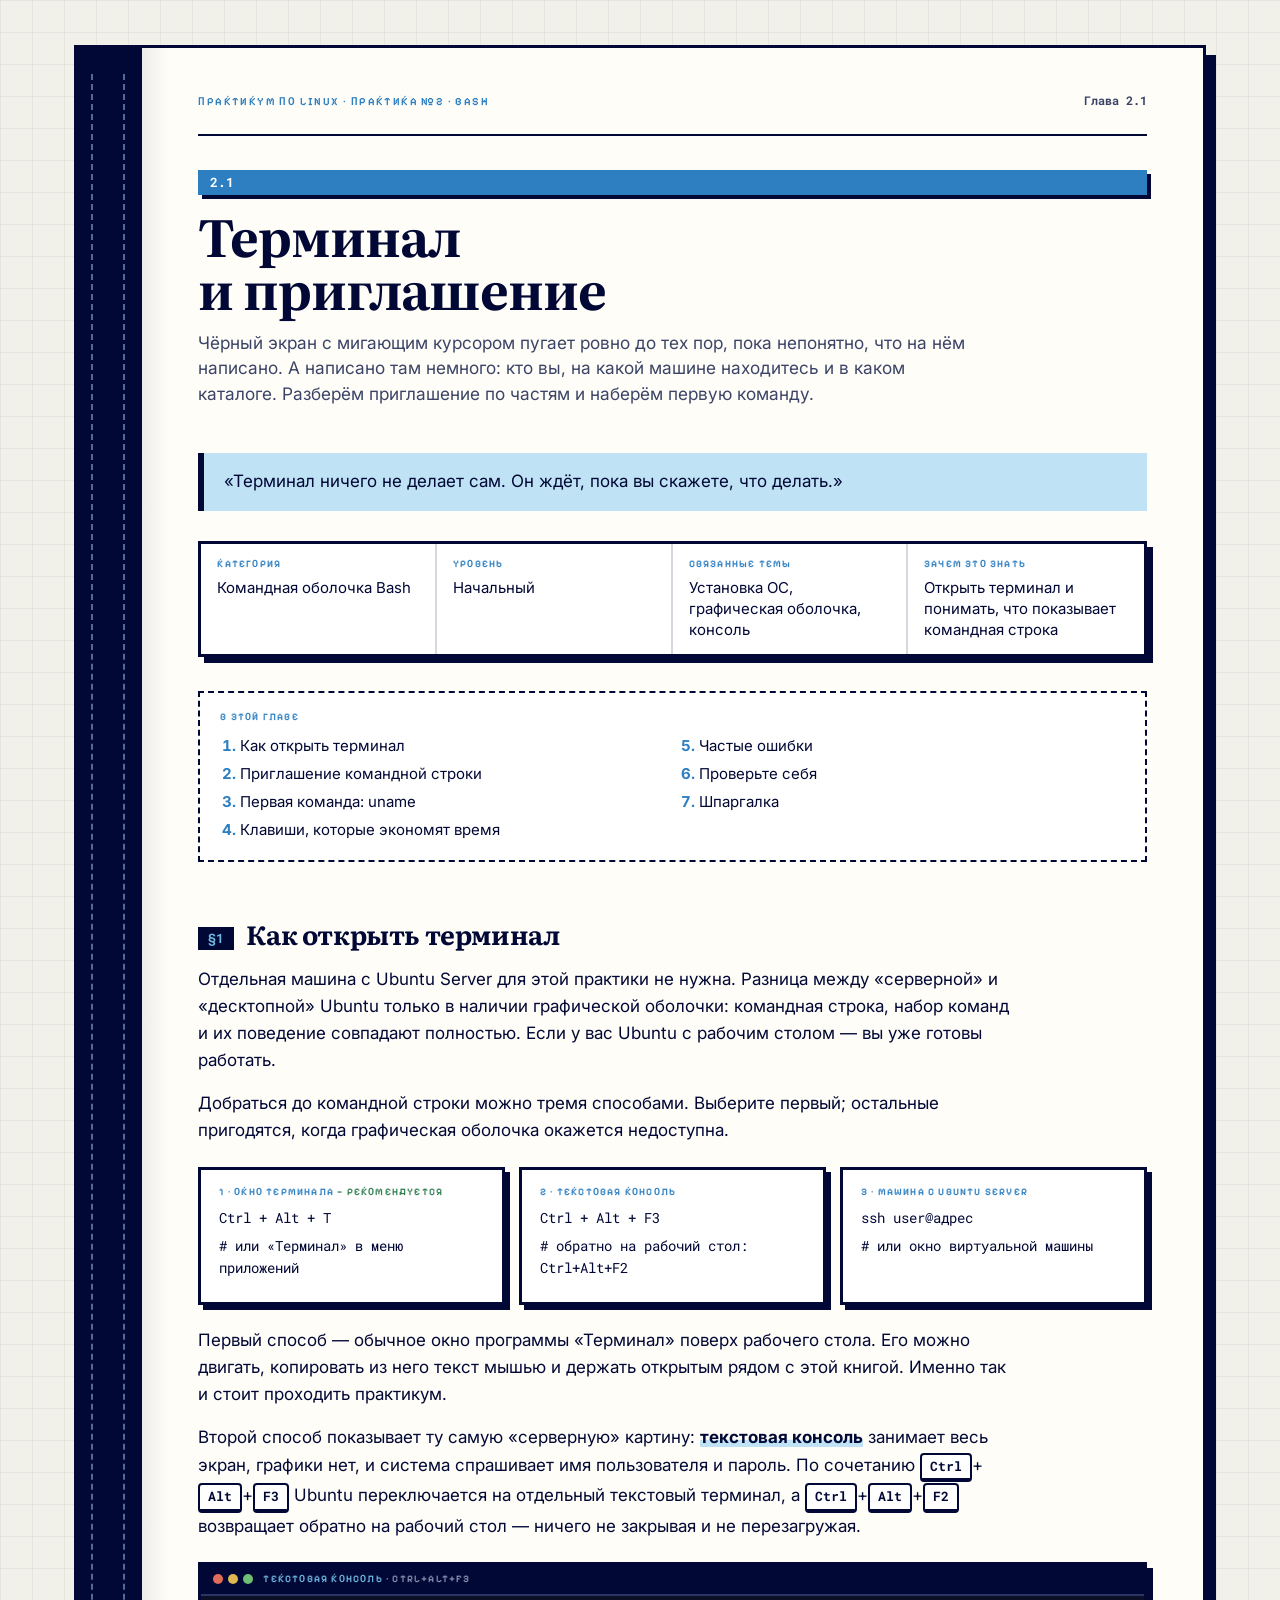
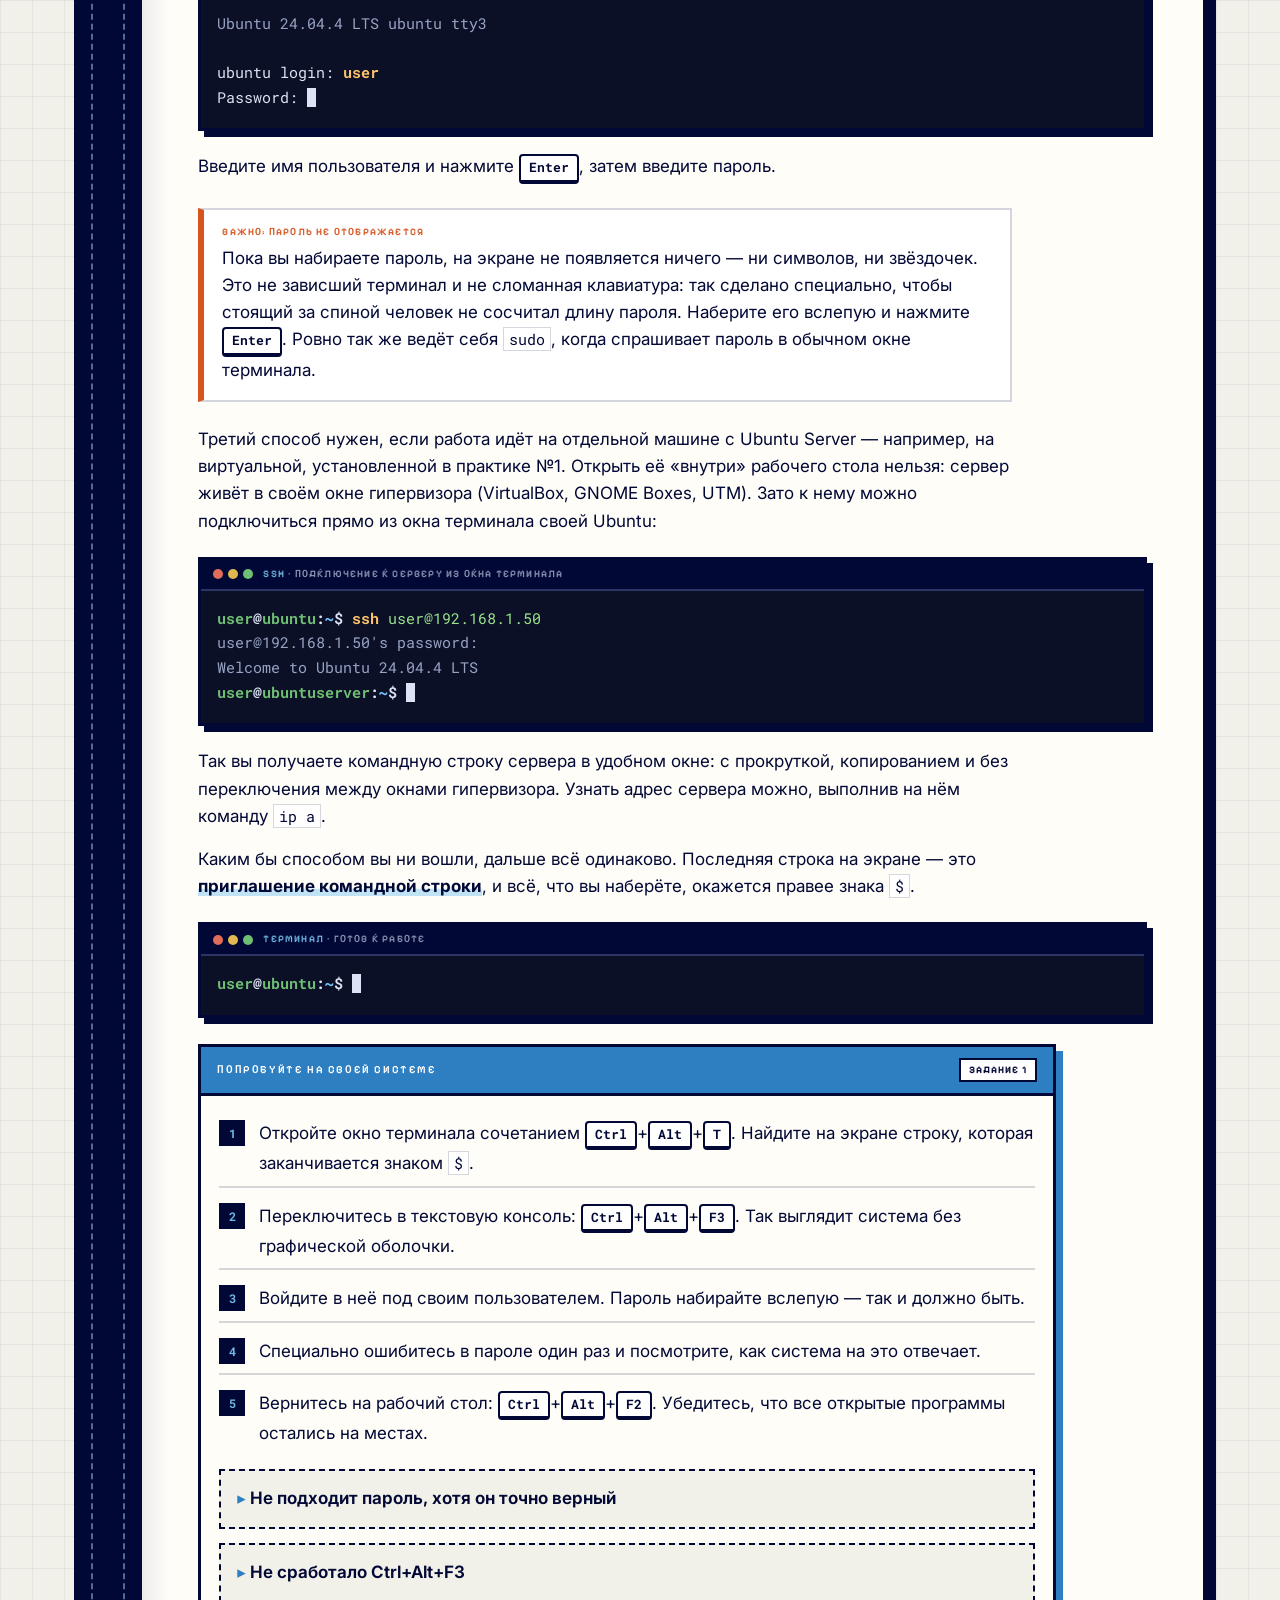
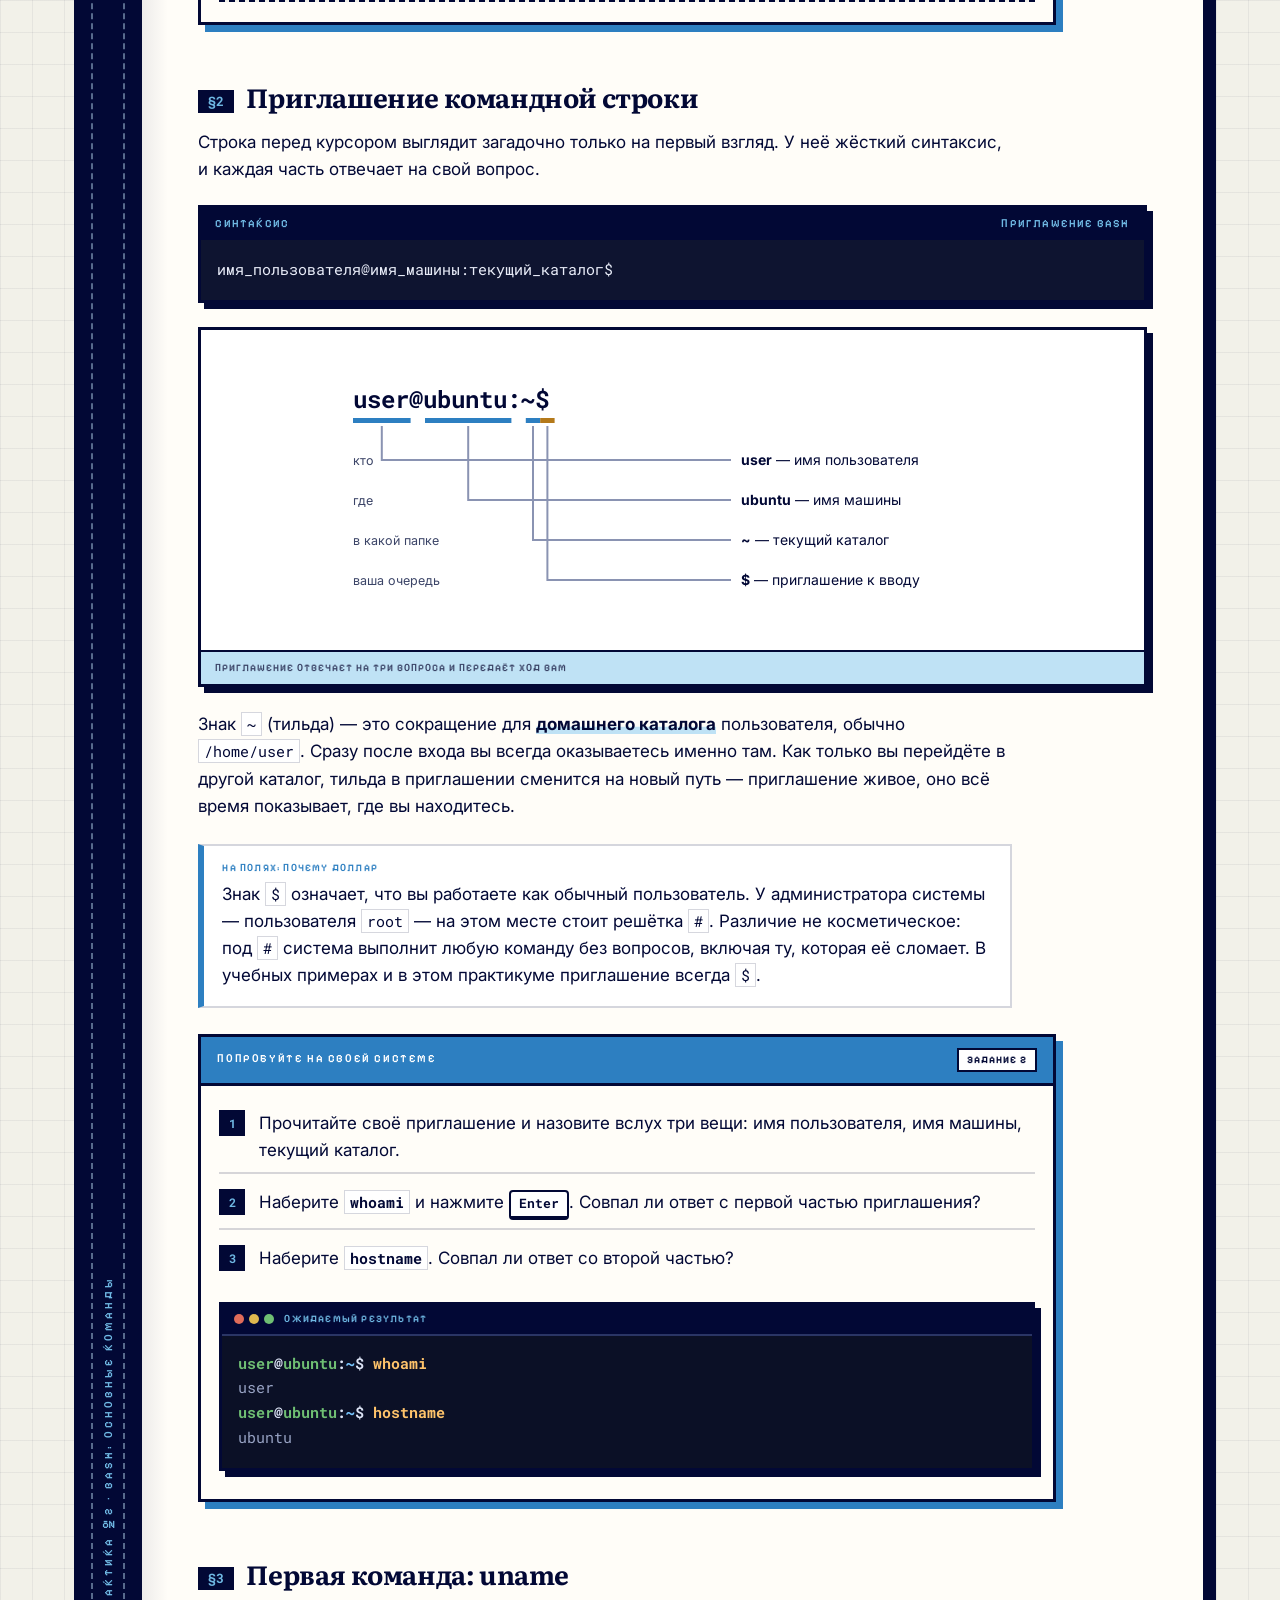
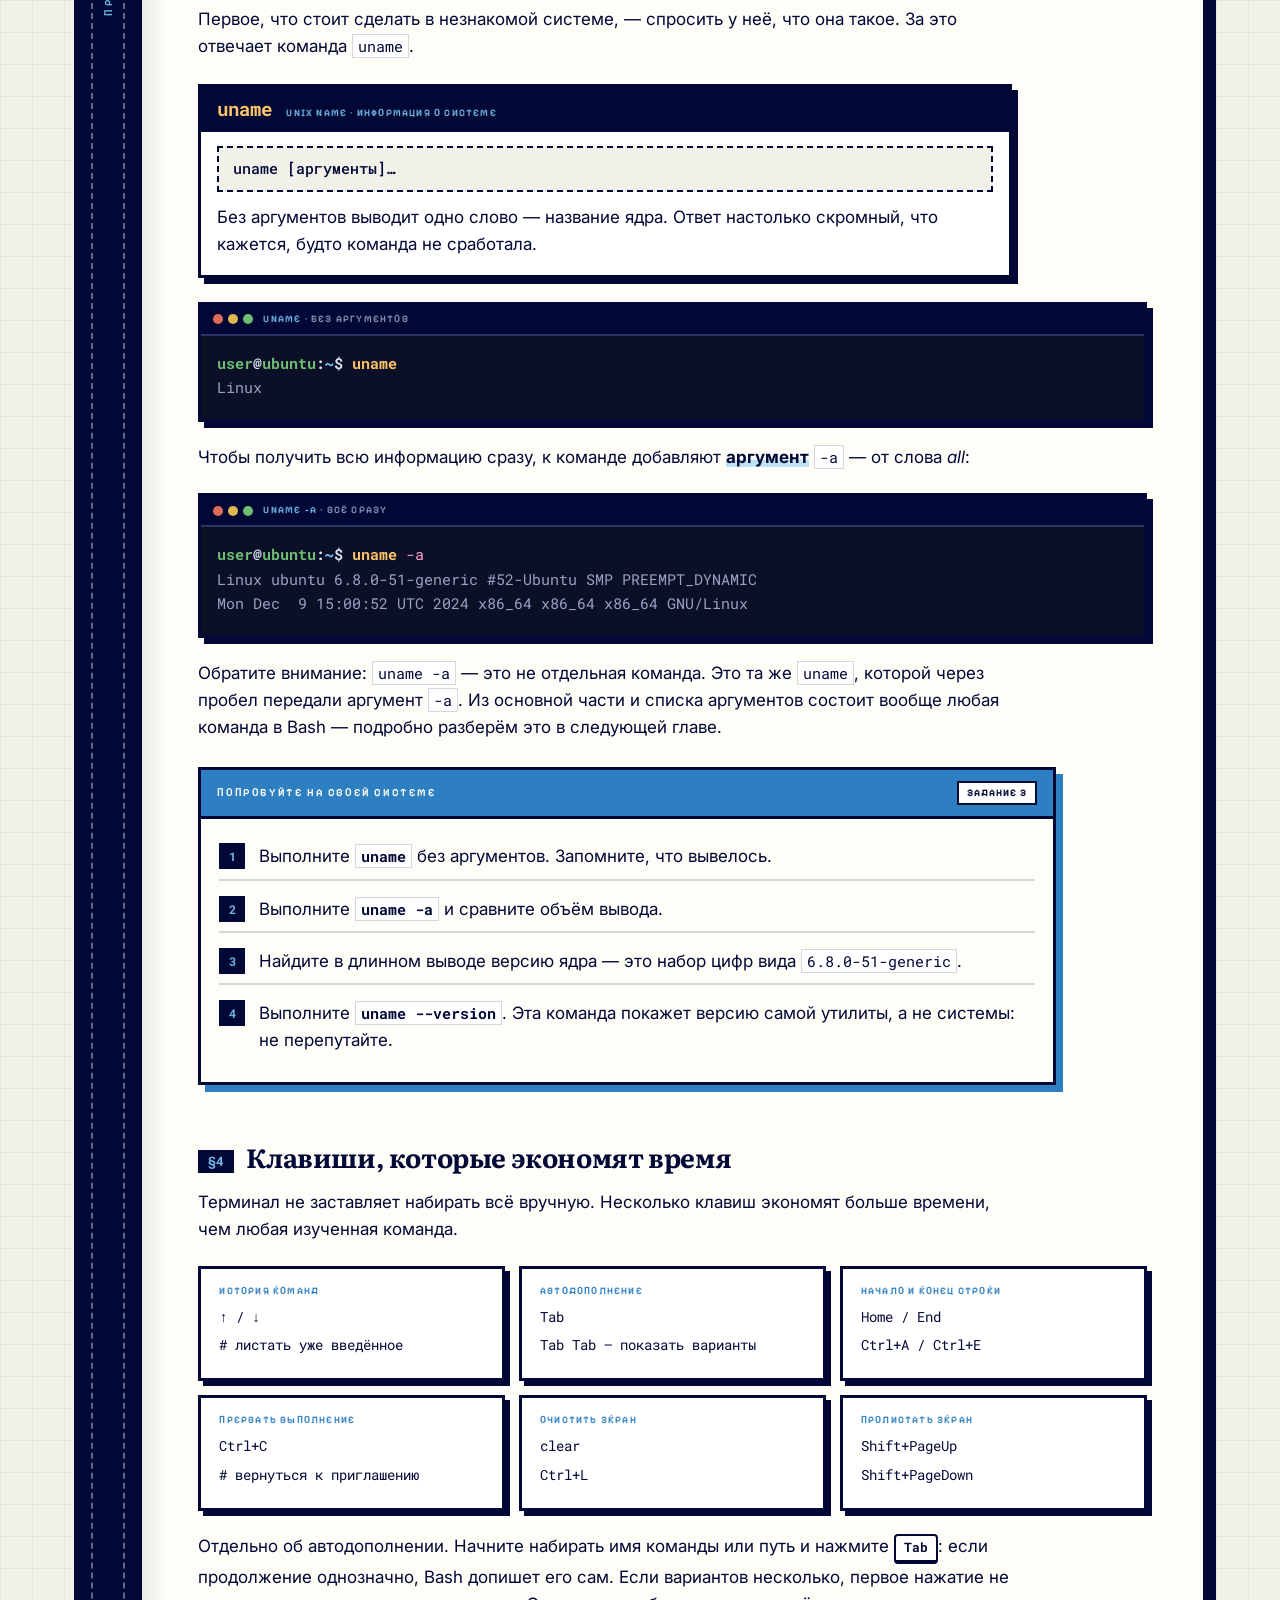
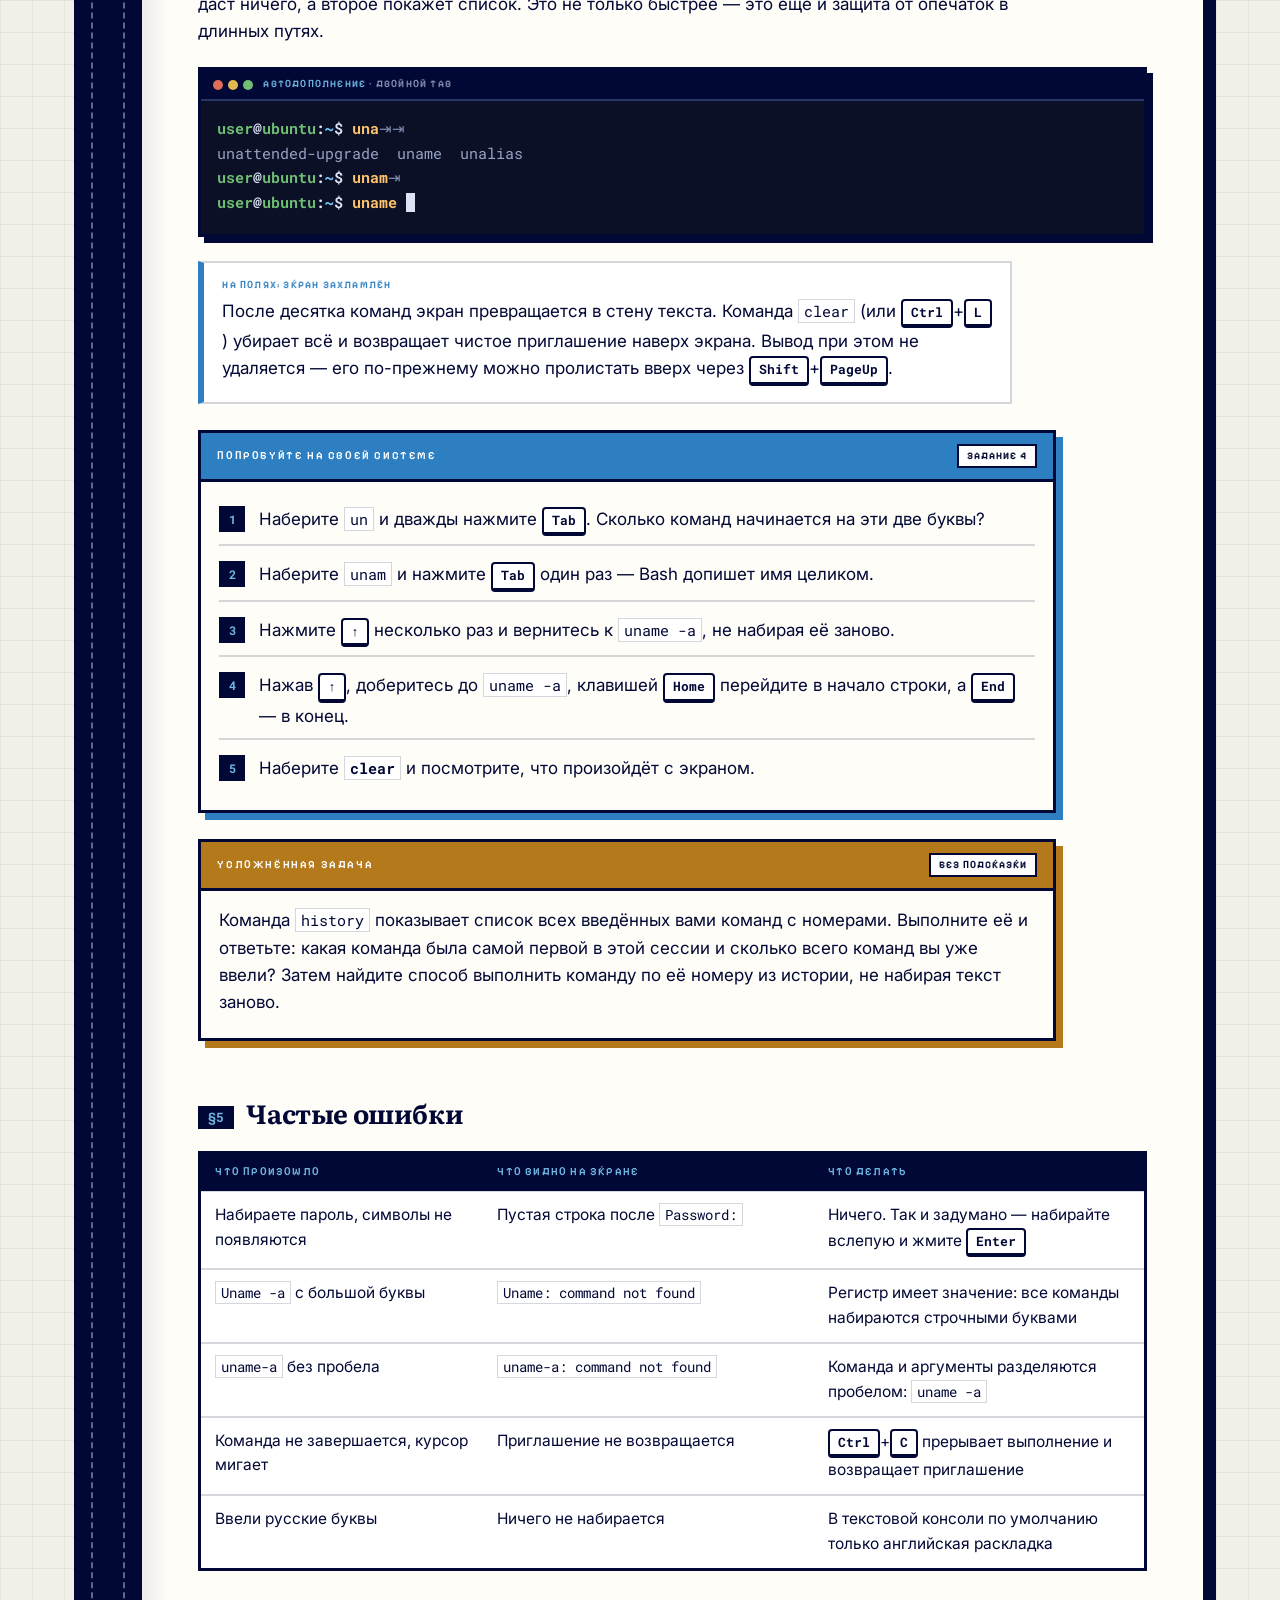
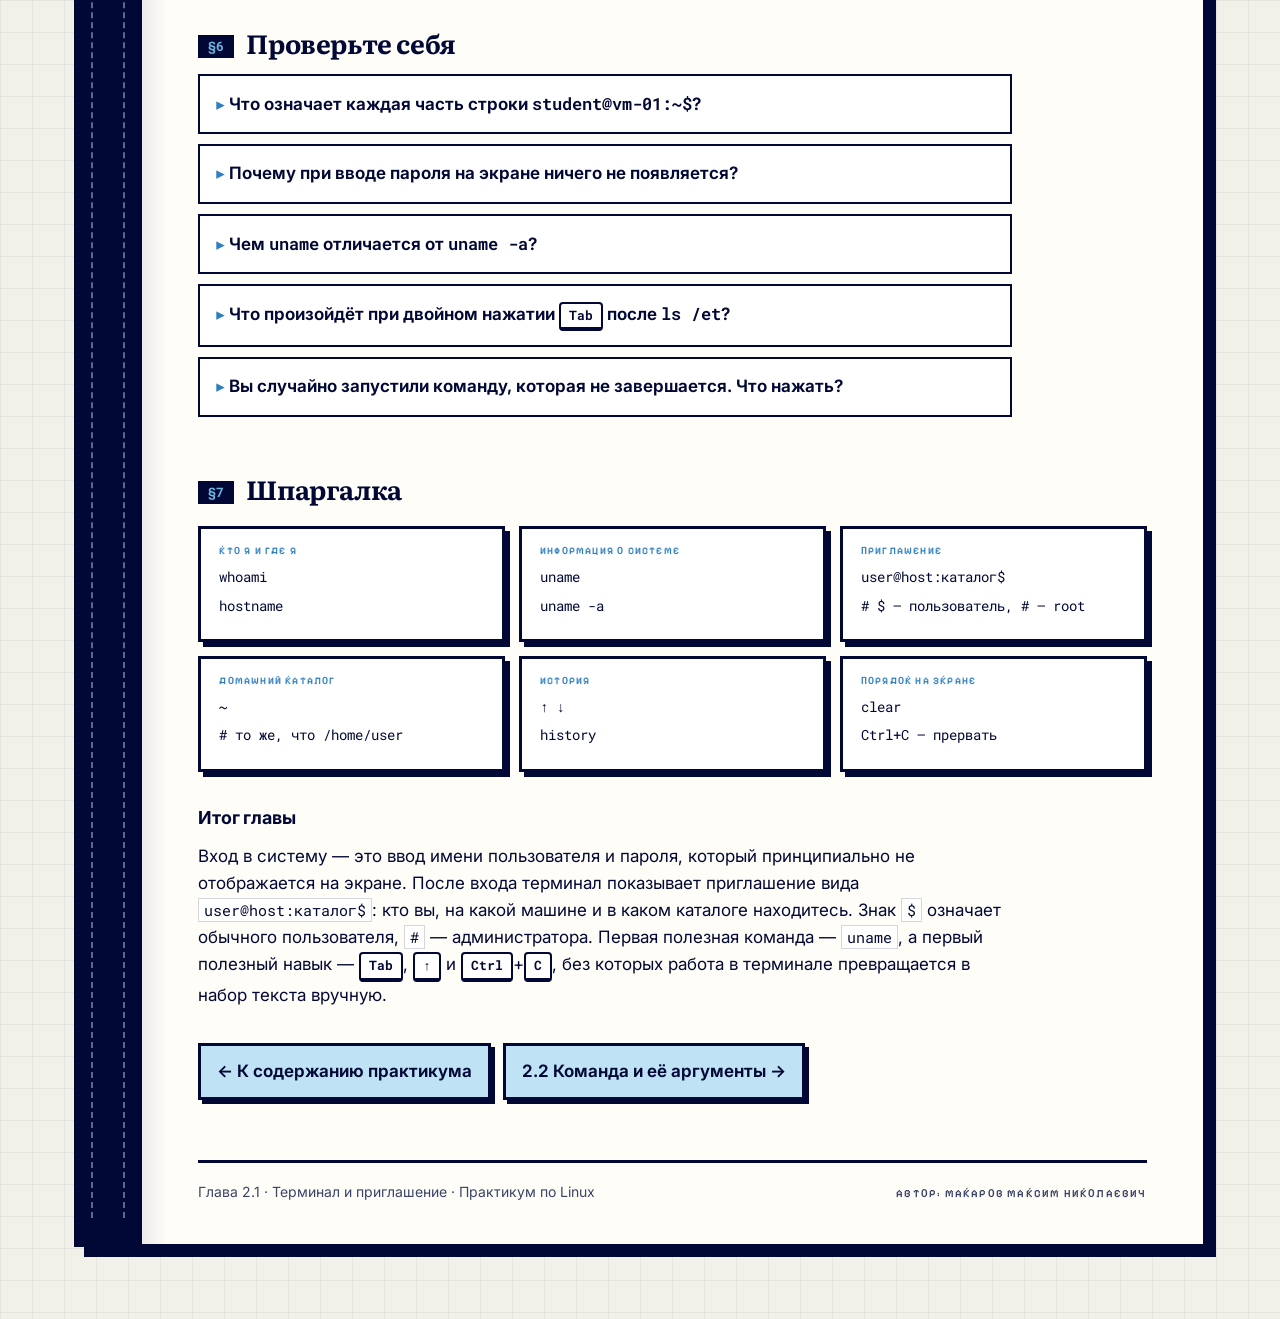
==== commit b50f0754: "Перестроить материал под работу в Ubuntu с рабочим столом Основным способом работы стал обычный терм" ====
--- a/praktika-02/01-terminal/index.html
+++ b/praktika-02/01-terminal/index.html
@@ -4,7 +4,7 @@
   <meta charset="utf-8">
   <meta name="viewport" content="width=device-width, initial-scale=1">
   <meta name="theme-color" content="#F2F1E9">
-  <title>2.1 Вход в систему и приглашение · Практикум по Linux</title>
+  <title>2.1 Терминал и приглашение · Практикум по Linux</title>
   <link rel="preconnect" href="https://fonts.googleapis.com">
   <link rel="preconnect" href="https://fonts.gstatic.com" crossorigin>
   <link href="https://fonts.googleapis.com/css2?family=Inter:wght@400;500;600;700;800&family=Literata:ital,opsz,wght@0,7..72,600;0,7..72,700;1,7..72,400&family=Pixelify+Sans:wght@500;600;700&family=Roboto+Mono:wght@400;500;700&display=swap" rel="stylesheet">
@@ -23,7 +23,7 @@
 
         <header class="chapter-head">
           <span class="chapter-num">2.1</span>
-          <h1>Вход в систему<br>и приглашение</h1>
+          <h1>Терминал<br>и приглашение</h1>
           <p class="lead">Чёрный экран с мигающим курсором пугает ровно до тех пор, пока непонятно, что на нём написано. А написано там немного: кто вы, на какой машине находитесь и в каком каталоге. Разберём приглашение по частям и наберём первую команду.</p>
           <blockquote class="quote"><p>«Терминал ничего не делает сам. Он ждёт, пока вы скажете, что делать.»</p></blockquote>
         </header>
@@ -31,14 +31,14 @@
         <dl class="passport">
           <div><dt>Категория</dt><dd>Командная оболочка Bash</dd></div>
           <div><dt>Уровень</dt><dd>Начальный</dd></div>
-          <div><dt>Связанные темы</dt><dd>Установка ОС, виртуальные машины</dd></div>
-          <div><dt>Зачем это знать</dt><dd>Войти в систему и понимать, что показывает командная строка</dd></div>
+          <div><dt>Связанные темы</dt><dd>Установка ОС, графическая оболочка, консоль</dd></div>
+          <div><dt>Зачем это знать</dt><dd>Открыть терминал и понимать, что показывает командная строка</dd></div>
         </dl>
 
         <nav class="contents">
           <b>В этой главе</b>
           <ol>
-            <li><a href="#s1">Запуск машины и вход</a></li>
+            <li><a href="#s1">Как открыть терминал</a></li>
             <li><a href="#s2">Приглашение командной строки</a></li>
             <li><a href="#s3">Первая команда: uname</a></li>
             <li><a href="#s4">Клавиши, которые экономят время</a></li>
@@ -48,45 +48,72 @@
           </ol>
         </nav>
 
-        <h2 id="s1"><span class="sec">§1</span>Запуск машины и вход</h2>
-        <p>Запустите виртуальную машину с Ubuntu Server. Через несколько секунд загрузки по экрану пробегут строки о запуске служб, и всё остановится на приглашении ко входу — <span class="term">login prompt</span>. Система хочет знать, кто перед ней.</p>
-        <figure class="tty">
-          <div class="tty__bar"><div class="tty__dots"><i></i><i></i><i></i></div><span class="tty__title">Ubuntu Server · <em>экран входа</em></span></div>
-<pre><span class="out">Ubuntu 24.04.4 LTS ubuntuserver tty1</span>
-
-ubuntuserver login: <span class="cmd">user</span>
+        <h2 id="s1"><span class="sec">§1</span>Как открыть терминал</h2>
+        <p>Отдельная машина с Ubuntu Server для этой практики не нужна. Разница между «серверной» и «десктопной» Ubuntu только в наличии графической оболочки: командная строка, набор команд и их поведение совпадают полностью. Если у вас Ubuntu с рабочим столом — вы уже готовы работать.</p>
+        <p>Добраться до командной строки можно тремя способами. Выберите первый; остальные пригодятся, когда графическая оболочка окажется недоступна.</p>
+        <div class="cheat">
+          <div>
+            <b>1 · Окно терминала <span style="color:var(--green)">— рекомендуется</span></b>
+            <code>Ctrl + Alt + T</code>
+            <code># или «Терминал» в меню приложений</code>
+          </div>
+          <div>
+            <b>2 · Текстовая консоль</b>
+            <code>Ctrl + Alt + F3</code>
+            <code># обратно на рабочий стол: Ctrl+Alt+F2</code>
+          </div>
+          <div>
+            <b>3 · Машина с Ubuntu Server</b>
+            <code>ssh user@адрес</code>
+            <code># или окно виртуальной машины</code>
+          </div>
+        </div>
+        <p>Первый способ — обычное окно программы «Терминал» поверх рабочего стола. Его можно двигать, копировать из него текст мышью и держать открытым рядом с этой книгой. Именно так и стоит проходить практикум.</p>
+        <p>Второй способ показывает ту самую «серверную» картину: <span class="term">текстовая консоль</span> занимает весь экран, графики нет, и система спрашивает имя пользователя и пароль. По сочетанию <kbd>Ctrl</kbd>+<kbd>Alt</kbd>+<kbd>F3</kbd> Ubuntu переключается на отдельный текстовый терминал, а <kbd>Ctrl</kbd>+<kbd>Alt</kbd>+<kbd>F2</kbd> возвращает обратно на рабочий стол — ничего не закрывая и не перезагружая.</p>
+        <figure class="tty">
+          <div class="tty__bar"><div class="tty__dots"><i></i><i></i><i></i></div><span class="tty__title">текстовая консоль · <em>Ctrl+Alt+F3</em></span></div>
+<pre><span class="out">Ubuntu 24.04.4 LTS ubuntu tty3</span>
+
+ubuntu login: <span class="cmd">user</span>
 Password: <span class="cur"> </span></pre>
         </figure>
-        <p>Введите имя пользователя, которое задавали при установке, и нажмите <kbd>Enter</kbd>. Затем введите пароль.</p>
+        <p>Введите имя пользователя и нажмите <kbd>Enter</kbd>, затем введите пароль.</p>
         <div class="margin-note margin-note--warn">
           <b>Важно: пароль не отображается</b>
-          <p>Пока вы набираете пароль, на экране не появляется ничего — ни символов, ни звёздочек. Это не зависший терминал и не сломанная клавиатура: так сделано специально, чтобы стоящий за спиной человек не сосчитал длину пароля. Наберите его вслепую и нажмите <kbd>Enter</kbd>.</p>
-        </div>
-        <p>Если пароль введён верно, система поздоровается сводкой о состоянии машины и передаст вам управление. Если нет — вежливо напишет <code>Login incorrect</code> и предложит попробовать снова. Частая причина: раскладка клавиатуры или включённый <kbd>Caps Lock</kbd>.</p>
-        <figure class="tty">
-          <div class="tty__bar"><div class="tty__dots"><i></i><i></i><i></i></div><span class="tty__title">Ubuntu Server · <em>после входа</em></span></div>
-<pre><span class="out">The list of available updates is more than a week old.
-To check for new updates run: sudo apt update
-
-To run a command as administrator (user "root"), use "sudo &lt;command&gt;".
-See "man sudo_root" for details.</span>
-
+          <p>Пока вы набираете пароль, на экране не появляется ничего — ни символов, ни звёздочек. Это не зависший терминал и не сломанная клавиатура: так сделано специально, чтобы стоящий за спиной человек не сосчитал длину пароля. Наберите его вслепую и нажмите <kbd>Enter</kbd>. Ровно так же ведёт себя <code>sudo</code>, когда спрашивает пароль в обычном окне терминала.</p>
+        </div>
+        <p>Третий способ нужен, если работа идёт на отдельной машине с Ubuntu Server — например, на виртуальной, установленной в практике №1. Открыть её «внутри» рабочего стола нельзя: сервер живёт в своём окне гипервизора (VirtualBox, GNOME Boxes, UTM). Зато к нему можно подключиться прямо из окна терминала своей Ubuntu:</p>
+        <figure class="tty">
+          <div class="tty__bar"><div class="tty__dots"><i></i><i></i><i></i></div><span class="tty__title">ssh · <em>подключение к серверу из окна терминала</em></span></div>
+<pre><span class="pr">user<i>@</i>ubuntu<i>:</i><b>~</b><i>$</i></span> <span class="cmd">ssh</span> <span class="pth">user@192.168.1.50</span>
+<span class="out">user@192.168.1.50's password:</span>
+<span class="out">Welcome to Ubuntu 24.04.4 LTS</span>
 <span class="pr">user<i>@</i>ubuntuserver<i>:</i><b>~</b><i>$</i></span> <span class="cur"> </span></pre>
         </figure>
-        <p>Последняя строка — это и есть <span class="term">приглашение командной строки</span>. Всё, что вы наберёте, окажется правее знака <code>$</code>.</p>
+        <p>Так вы получаете командную строку сервера в удобном окне: с прокруткой, копированием и без переключения между окнами гипервизора. Узнать адрес сервера можно, выполнив на нём команду <code>ip a</code>.</p>
+        <p>Каким бы способом вы ни вошли, дальше всё одинаково. Последняя строка на экране — это <span class="term">приглашение командной строки</span>, и всё, что вы наберёте, окажется правее знака <code>$</code>.</p>
+        <figure class="tty">
+          <div class="tty__bar"><div class="tty__dots"><i></i><i></i><i></i></div><span class="tty__title">терминал · <em>готов к работе</em></span></div>
+<pre><span class="pr">user<i>@</i>ubuntu<i>:</i><b>~</b><i>$</i></span> <span class="cur"> </span></pre>
+        </figure>
 
         <div class="try">
-          <div class="try__head"><b>⌨️ Попробуйте на своей системе</b><span>задание 1</span></div>
+          <div class="try__head"><b>Попробуйте на своей системе</b><span>задание 1</span></div>
           <div class="try__body">
             <ol>
-              <li>Запустите виртуальную машину и дождитесь приглашения <code>login:</code>.</li>
-              <li>Войдите под своим пользователем. Пароль набирайте вслепую — так и должно быть.</li>
-              <li>Специально ошибитесь в пароле один раз и посмотрите, как система на это отвечает. Запомните текст сообщения.</li>
-              <li>Войдите правильно и найдите на экране строку, которая заканчивается знаком <code>$</code>.</li>
+              <li>Откройте окно терминала сочетанием <kbd>Ctrl</kbd>+<kbd>Alt</kbd>+<kbd>T</kbd>. Найдите на экране строку, которая заканчивается знаком <code>$</code>.</li>
+              <li>Переключитесь в текстовую консоль: <kbd>Ctrl</kbd>+<kbd>Alt</kbd>+<kbd>F3</kbd>. Так выглядит система без графической оболочки.</li>
+              <li>Войдите в неё под своим пользователем. Пароль набирайте вслепую — так и должно быть.</li>
+              <li>Специально ошибитесь в пароле один раз и посмотрите, как система на это отвечает.</li>
+              <li>Вернитесь на рабочий стол: <kbd>Ctrl</kbd>+<kbd>Alt</kbd>+<kbd>F2</kbd>. Убедитесь, что все открытые программы остались на местах.</li>
             </ol>
             <details>
               <summary>Не подходит пароль, хотя он точно верный</summary>
-              <p>Три обычные причины. Первая — включён <kbd>Caps Lock</kbd>. Вторая — раскладка: в консоли Ubuntu Server по умолчанию только английская, и русские буквы просто не наберутся. Третья — цифры на дополнительной клавиатуре при выключенном <kbd>Num Lock</kbd>. Наберите пароль в поле <code>login:</code> (там символы видны), убедитесь, что он выглядит как надо, нажмите <kbd>Enter</kbd> и введите его заново уже в поле пароля.</p>
+              <p>Три обычные причины. Первая — включён <kbd>Caps Lock</kbd>. Вторая — раскладка: в текстовой консоли по умолчанию только английская, и русские буквы просто не наберутся. Третья — цифры на дополнительной клавиатуре при выключенном <kbd>Num Lock</kbd>. Наберите пароль в поле <code>login:</code> (там символы видны), убедитесь, что он выглядит как надо, нажмите <kbd>Enter</kbd> и введите его заново уже в поле пароля.</p>
+            </details>
+            <details>
+              <summary>Не сработало Ctrl+Alt+F3</summary>
+              <p>В некоторых сборках текстовые консоли разнесены по другим клавишам — попробуйте <kbd>Ctrl</kbd>+<kbd>Alt</kbd>+<kbd>F4</kbd> или <kbd>F5</kbd>. Возврат на рабочий стол — <kbd>Ctrl</kbd>+<kbd>Alt</kbd>+<kbd>F1</kbd> или <kbd>F2</kbd>. Если вы работаете внутри виртуальной машины, сочетание может перехватывать основная система: в VirtualBox используйте <kbd>Host</kbd>+<kbd>F3</kbd>. Этот пункт не обязателен — на прохождение практикума он не влияет.</p>
             </details>
           </div>
         </div>
@@ -100,20 +127,20 @@
         <figure class="scheme">
           <div class="scheme__canvas">
             <svg viewBox="0 0 700 280" width="700" role="img" aria-label="Разбор приглашения командной строки на части">
-              <text x="30" y="58" font-family="Roboto Mono, monospace" font-size="24" font-weight="700" fill="#020835">user@ubuntuserver:~$</text>
+              <text x="30" y="58" font-family="Roboto Mono, monospace" font-size="24" font-weight="700" fill="#020835">user@ubuntu:~$</text>
               <rect x="30" y="68" width="57.6" height="5" fill="#2D7FC1"/>
-              <rect x="102" y="68" width="172.8" height="5" fill="#2D7FC1"/>
-              <rect x="289.2" y="68" width="14.4" height="5" fill="#2D7FC1"/>
-              <rect x="303.6" y="68" width="14.4" height="5" fill="#B4791A"/>
+              <rect x="102" y="68" width="86.4" height="5" fill="#2D7FC1"/>
+              <rect x="202.8" y="68" width="14.4" height="5" fill="#2D7FC1"/>
+              <rect x="217.2" y="68" width="14.4" height="5" fill="#B4791A"/>
               <g stroke="#8A93B2" stroke-width="2" fill="none">
-                <path d="M58 76 V110 H408"/>
-                <path d="M188 76 V150 H408"/>
-                <path d="M296 76 V190 H408"/>
-                <path d="M311 76 V230 H408"/>
+                <path d="M58.8 76 V110 H408"/>
+                <path d="M145.2 76 V150 H408"/>
+                <path d="M210 76 V190 H408"/>
+                <path d="M224.4 76 V230 H408"/>
               </g>
               <g font-family="Inter, sans-serif" font-size="14" fill="#020835">
                 <text x="418" y="115"><tspan font-weight="700">user</tspan> — имя пользователя</text>
-                <text x="418" y="155"><tspan font-weight="700">ubuntuserver</tspan> — имя машины</text>
+                <text x="418" y="155"><tspan font-weight="700">ubuntu</tspan> — имя машины</text>
                 <text x="418" y="195"><tspan font-weight="700">~</tspan> — текущий каталог</text>
                 <text x="418" y="235"><tspan font-weight="700">$</tspan> — приглашение к вводу</text>
               </g>
@@ -134,7 +161,7 @@
         </div>
 
         <div class="try">
-          <div class="try__head"><b>⌨️ Попробуйте на своей системе</b><span>задание 2</span></div>
+          <div class="try__head"><b>Попробуйте на своей системе</b><span>задание 2</span></div>
           <div class="try__body">
             <ol>
               <li>Прочитайте своё приглашение и назовите вслух три вещи: имя пользователя, имя машины, текущий каталог.</li>
@@ -143,10 +170,10 @@
             </ol>
             <figure class="tty">
               <div class="tty__bar"><div class="tty__dots"><i></i><i></i><i></i></div><span class="tty__title">ожидаемый результат</span></div>
-<pre><span class="pr">user<i>@</i>ubuntuserver<i>:</i><b>~</b><i>$</i></span> <span class="cmd">whoami</span>
+<pre><span class="pr">user<i>@</i>ubuntu<i>:</i><b>~</b><i>$</i></span> <span class="cmd">whoami</span>
 <span class="out">user</span>
-<span class="pr">user<i>@</i>ubuntuserver<i>:</i><b>~</b><i>$</i></span> <span class="cmd">hostname</span>
-<span class="out">ubuntuserver</span></pre>
+<span class="pr">user<i>@</i>ubuntu<i>:</i><b>~</b><i>$</i></span> <span class="cmd">hostname</span>
+<span class="out">ubuntu</span></pre>
             </figure>
           </div>
         </div>
@@ -162,20 +189,20 @@
         </div>
         <figure class="tty">
           <div class="tty__bar"><div class="tty__dots"><i></i><i></i><i></i></div><span class="tty__title">uname · <em>без аргументов</em></span></div>
-<pre><span class="pr">user<i>@</i>ubuntuserver<i>:</i><b>~</b><i>$</i></span> <span class="cmd">uname</span>
+<pre><span class="pr">user<i>@</i>ubuntu<i>:</i><b>~</b><i>$</i></span> <span class="cmd">uname</span>
 <span class="out">Linux</span></pre>
         </figure>
         <p>Чтобы получить всю информацию сразу, к команде добавляют <span class="term">аргумент</span> <code>-a</code> — от слова <i>all</i>:</p>
         <figure class="tty">
           <div class="tty__bar"><div class="tty__dots"><i></i><i></i><i></i></div><span class="tty__title">uname -a · <em>всё сразу</em></span></div>
-<pre><span class="pr">user<i>@</i>ubuntuserver<i>:</i><b>~</b><i>$</i></span> <span class="cmd">uname</span> <span class="arg">-a</span>
-<span class="out">Linux ubuntuserver 6.8.0-51-generic #52-Ubuntu SMP PREEMPT_DYNAMIC
+<pre><span class="pr">user<i>@</i>ubuntu<i>:</i><b>~</b><i>$</i></span> <span class="cmd">uname</span> <span class="arg">-a</span>
+<span class="out">Linux ubuntu 6.8.0-51-generic #52-Ubuntu SMP PREEMPT_DYNAMIC
 Mon Dec  9 15:00:52 UTC 2024 x86_64 x86_64 x86_64 GNU/Linux</span></pre>
         </figure>
         <p>Обратите внимание: <code>uname -a</code> — это не отдельная команда. Это та же <code>uname</code>, которой через пробел передали аргумент <code>-a</code>. Из основной части и списка аргументов состоит вообще любая команда в Bash — подробно разберём это в следующей главе.</p>
 
         <div class="try">
-          <div class="try__head"><b>⌨️ Попробуйте на своей системе</b><span>задание 3</span></div>
+          <div class="try__head"><b>Попробуйте на своей системе</b><span>задание 3</span></div>
           <div class="try__body">
             <ol>
               <li>Выполните <code class="b">uname</code> без аргументов. Запомните, что вывелось.</li>
@@ -223,10 +250,10 @@
         <p>Отдельно об автодополнении. Начните набирать имя команды или путь и нажмите <kbd>Tab</kbd>: если продолжение однозначно, Bash допишет его сам. Если вариантов несколько, первое нажатие не даст ничего, а второе покажет список. Это не только быстрее — это ещё и защита от опечаток в длинных путях.</p>
         <figure class="tty">
           <div class="tty__bar"><div class="tty__dots"><i></i><i></i><i></i></div><span class="tty__title">автодополнение · <em>двойной Tab</em></span></div>
-<pre><span class="pr">user<i>@</i>ubuntuserver<i>:</i><b>~</b><i>$</i></span> <span class="cmd">una</span><span class="c">⇥⇥</span>
+<pre><span class="pr">user<i>@</i>ubuntu<i>:</i><b>~</b><i>$</i></span> <span class="cmd">una</span><span class="c">⇥⇥</span>
 <span class="out">unattended-upgrade  uname  unalias</span>
-<span class="pr">user<i>@</i>ubuntuserver<i>:</i><b>~</b><i>$</i></span> <span class="cmd">unam</span><span class="c">⇥</span>
-<span class="pr">user<i>@</i>ubuntuserver<i>:</i><b>~</b><i>$</i></span> <span class="cmd">uname</span> <span class="cur"> </span></pre>
+<span class="pr">user<i>@</i>ubuntu<i>:</i><b>~</b><i>$</i></span> <span class="cmd">unam</span><span class="c">⇥</span>
+<span class="pr">user<i>@</i>ubuntu<i>:</i><b>~</b><i>$</i></span> <span class="cmd">uname</span> <span class="cur"> </span></pre>
         </figure>
         <div class="margin-note">
           <b>На полях: экран захламлён</b>
@@ -234,7 +261,7 @@
         </div>
 
         <div class="try">
-          <div class="try__head"><b>⌨️ Попробуйте на своей системе</b><span>задание 4</span></div>
+          <div class="try__head"><b>Попробуйте на своей системе</b><span>задание 4</span></div>
           <div class="try__body">
             <ol>
               <li>Наберите <code>un</code> и дважды нажмите <kbd>Tab</kbd>. Сколько команд начинается на эти две буквы?</li>
@@ -247,7 +274,7 @@
         </div>
 
         <div class="try try--hard">
-          <div class="try__head"><b>🔥 Усложнённая задача</b><span>без подсказки</span></div>
+          <div class="try__head"><b>Усложнённая задача</b><span>без подсказки</span></div>
           <div class="try__body">
             <p>Команда <code>history</code> показывает список всех введённых вами команд с номерами. Выполните её и ответьте: какая команда была самой первой в этой сессии и сколько всего команд вы уже ввели? Затем найдите способ выполнить команду по её номеру из истории, не набирая текст заново.</p>
           </div>
@@ -262,7 +289,7 @@
               <tr><td><code>Uname -a</code> с большой буквы</td><td><code>Uname: command not found</code></td><td>Регистр имеет значение: все команды набираются строчными буквами</td></tr>
               <tr><td><code>uname-a</code> без пробела</td><td><code>uname-a: command not found</code></td><td>Команда и аргументы разделяются пробелом: <code>uname -a</code></td></tr>
               <tr><td>Команда не завершается, курсор мигает</td><td>Приглашение не возвращается</td><td><kbd>Ctrl</kbd>+<kbd>C</kbd> прерывает выполнение и возвращает приглашение</td></tr>
-              <tr><td>Ввели русские буквы</td><td>Ничего не набирается</td><td>В консоли Ubuntu Server по умолчанию только английская раскладка</td></tr>
+              <tr><td>Ввели русские буквы</td><td>Ничего не набирается</td><td>В текстовой консоли по умолчанию только английская раскладка</td></tr>
             </tbody>
           </table>
         </div>
@@ -329,7 +356,7 @@
         <div class="pager"><a href="../../index.html">← К содержанию практикума</a><a href="../02-komanda-i-argumenty/index.html">2.2 Команда и её аргументы →</a></div>
 
         <div class="colophon">
-          <span>Глава 2.1 · Вход в систему и приглашение · Практикум по Linux</span>
+          <span>Глава 2.1 · Терминал и приглашение · Практикум по Linux</span>
           <span class="author-line">Автор: Макаров Максим Николаевич</span>
         </div>
       </main>
--- a/styles.css
+++ b/styles.css
@@ -645,8 +645,7 @@
 }
 .try ol > li ul { margin: 8px 0 0; }
 .try details { margin: 0 0 14px; border-width: 2px; border-style: dashed; max-width: none; background: var(--paper); }
-.try details summary::before { content: "🗝 "; }
-.try details[open] summary::before { content: "🗝 "; }
+
 
 /* Усложнённая задача */
 .try--hard { box-shadow: 7px 7px 0 var(--amber); }
@@ -679,7 +678,16 @@
   background: #fff;
   box-shadow: 5px 5px 0 var(--ink);
 }
-.legend i { font-size: 24px; font-style: normal; text-align: center; }
+.legend i {
+  display: grid;
+  place-items: center;
+  width: 34px;
+  height: 34px;
+  background: var(--ink);
+  color: var(--sky);
+  font: 700 15px/1 var(--mono);
+  font-style: normal;
+}
 .legend b { display: block; font-size: 15px; }
 .legend span { font-size: 13.5px; color: var(--ink-soft); line-height: 1.4; }
 
